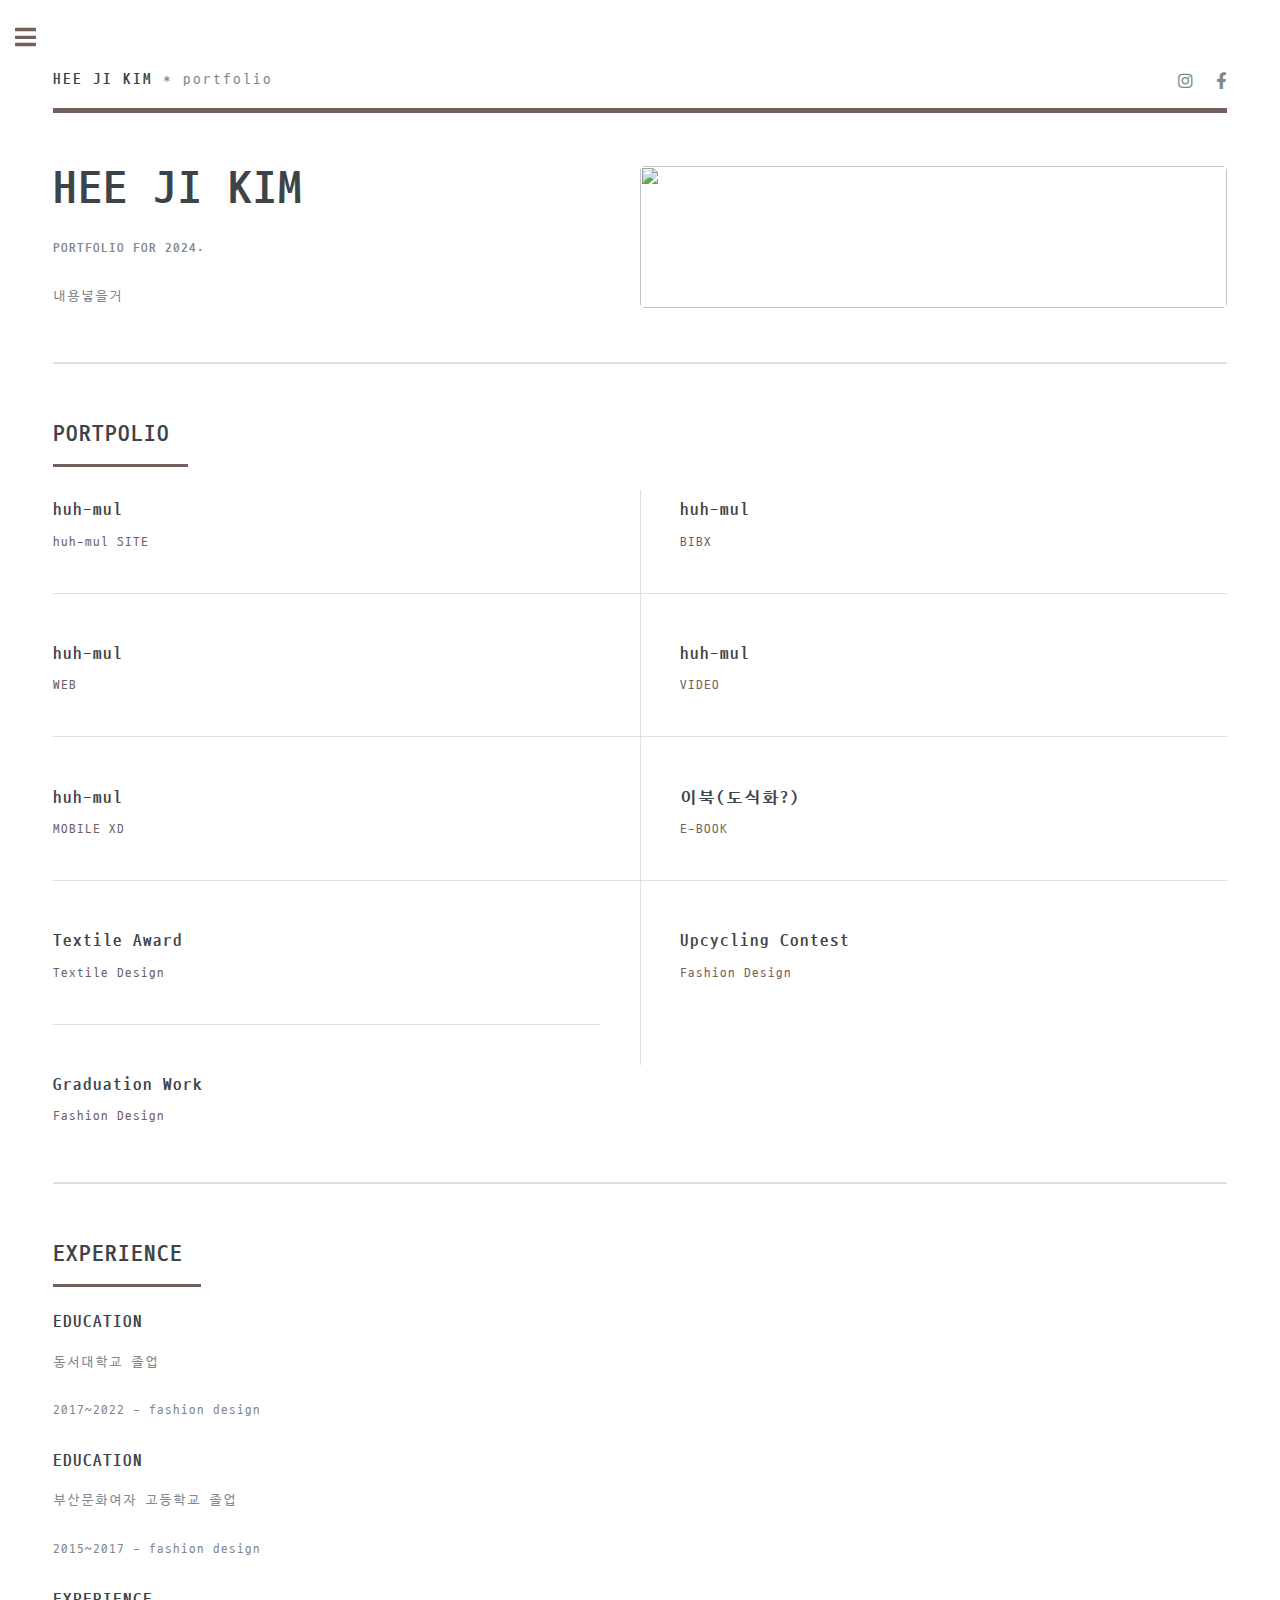
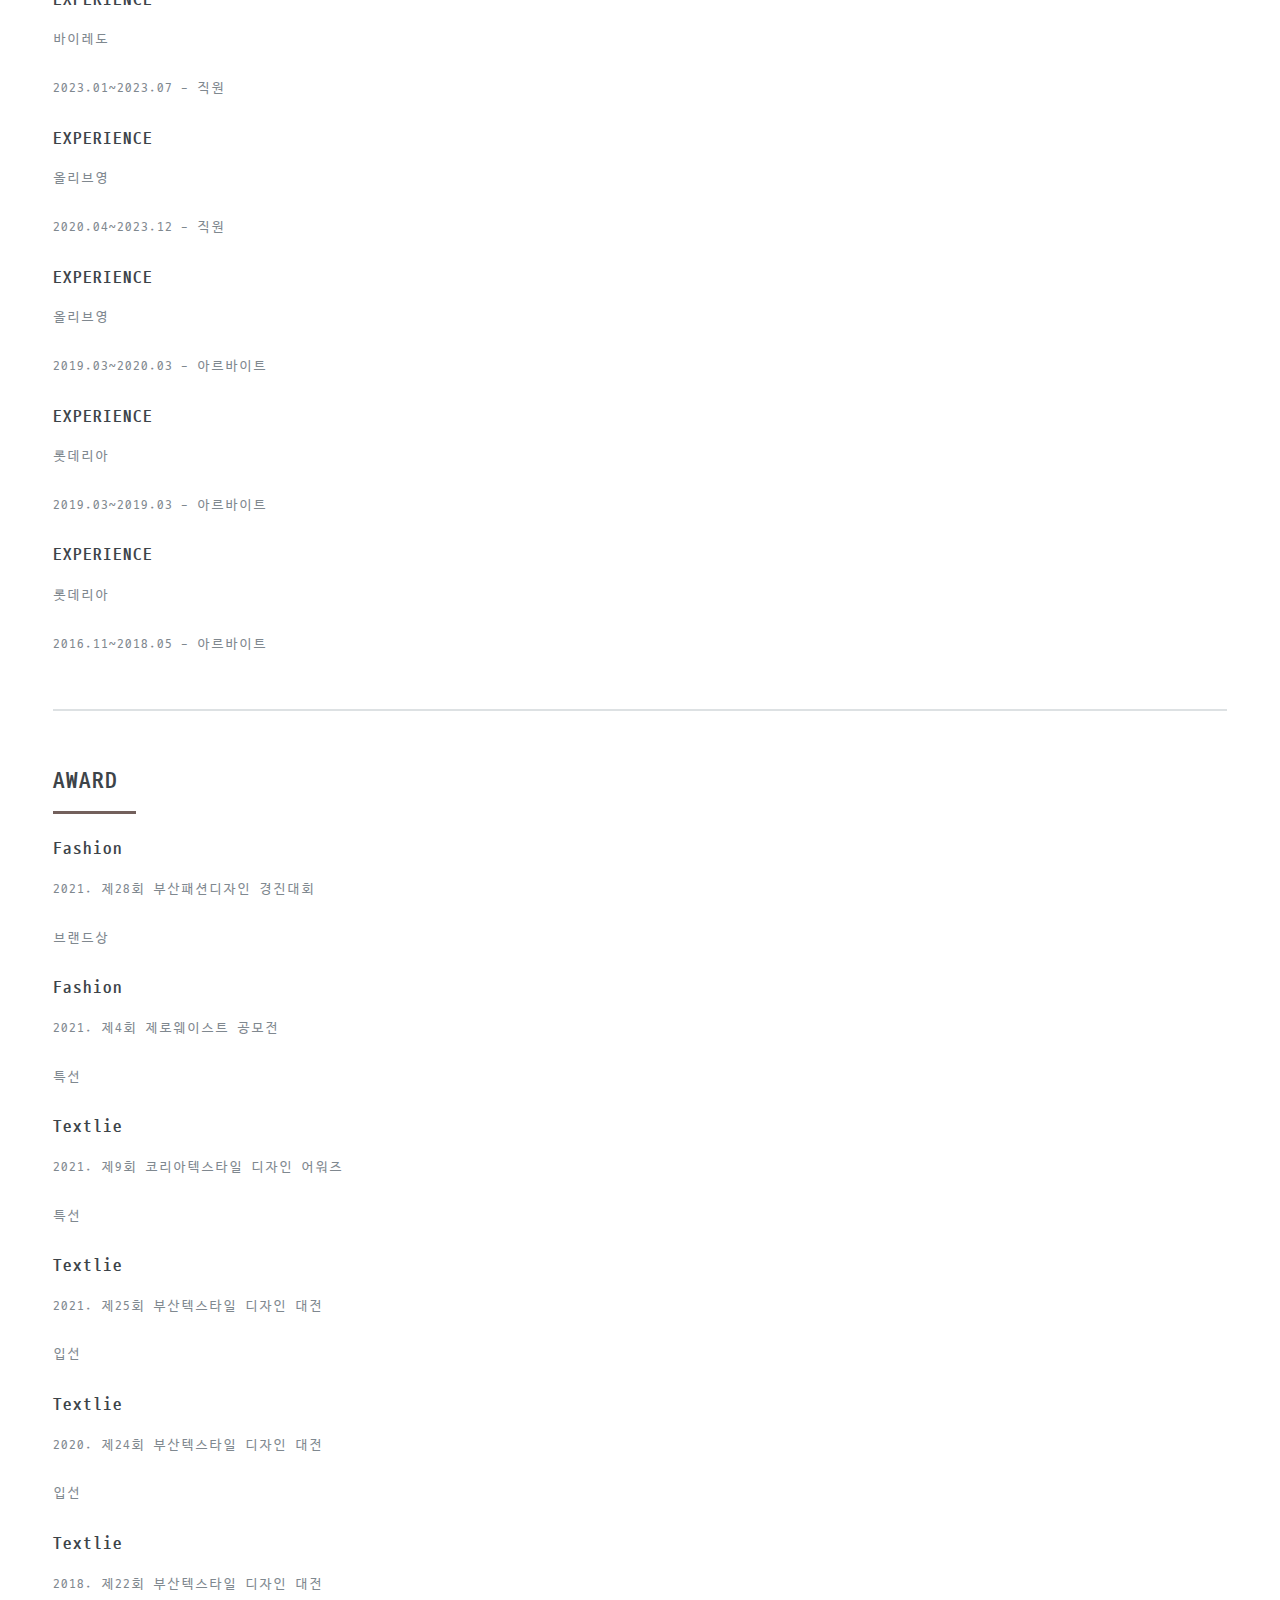
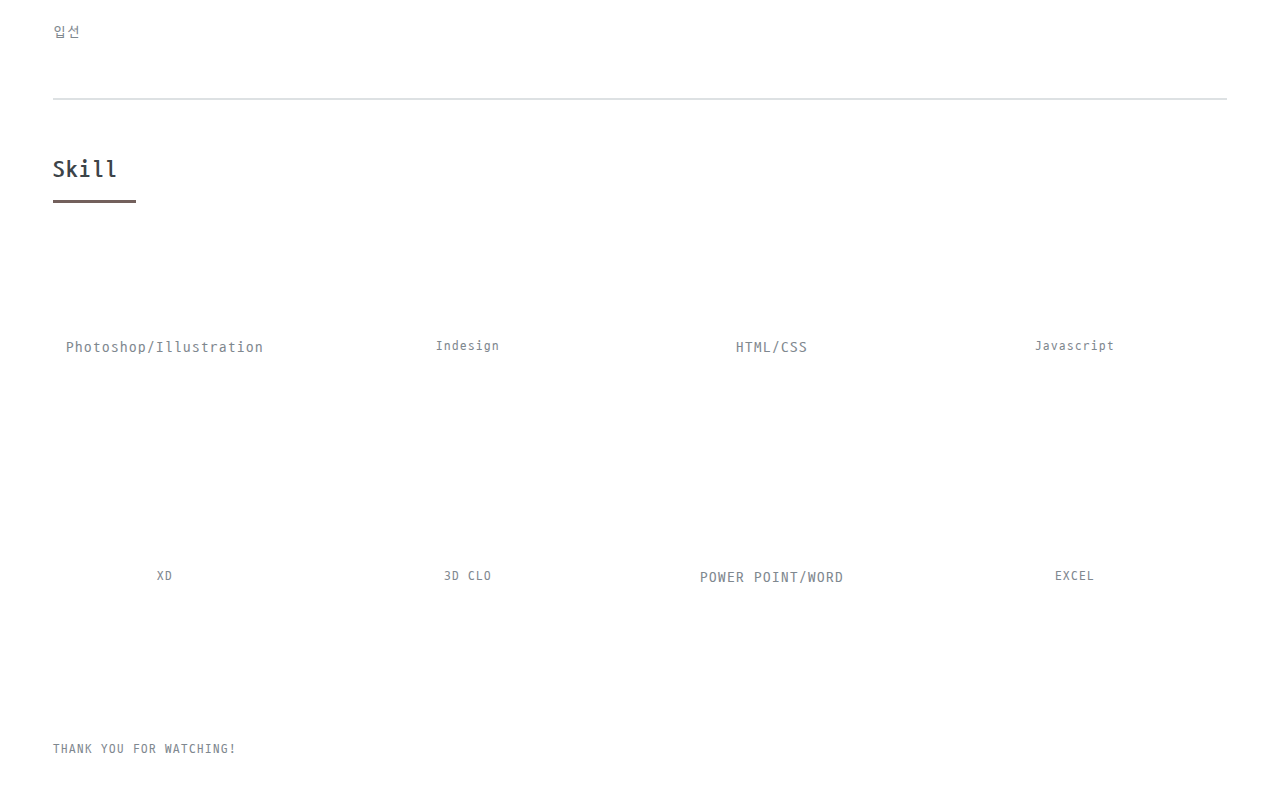
==== index.html @ bc21da33 "Add files via upload" ====
<!DOCTYPE HTML>

<html>

<head>
	<title>HEE JI KIM*portfolio</title>
	<meta charset="utf-8" />
	<meta name="viewport" content="width=device-width, initial-scale=1, user-scalable=no" />
	<!--프리텐다드-->
	<link rel="stylesheet" href="./webfonts/pretendard.css">
	<!--파비콘-->
	<link rel="shortcut icon" href="./images/fort.ico" type="image/x-icon">
	<link rel="stylesheet" href="./font/coding/stylesheet.css">
	<link rel="stylesheet" href="assets/css/main.css" />
	<link rel="stylesheet" href="./assets/css/fontawesome-all.min.css">
</head>

<body class="is-preload">

	<!-- Wrapper -->
	<div id="wrapper">

		<!-- Main -->
		<div id="main">
			<div class="inner">

				<!-- Header -->
				<header id="header">
					<a href="index.html" class="logo"><strong>HEE JI KIM</strong> * portfolio</a>
					<ul class="icons">
						<li><a href="#" class="icon brands fa-instagram"><span class="label">Instagram</span></a></li>
						<li><a href="#" class="icon brands fa-facebook-f"><span class="label">Facebook</span></a></li>
					</ul>
				</header>

				<!-- Banner -->
				<section id="banner">
					<div class="content">
						<header>
							<h1><strong>HEE JI KIM</strong></h1>
							<p>Portfolio For 2024.</p>
						</header>
						<p>내용넣을거</p>
					</div>
					<span class="image object">
						<img src="images/pic10.jpg" alt="" />
					</span>
				</section>
				<!-- Section -->
				<section id="portfolio">
					<header class="major">
						<h2>PORTPOLIO</h2>
					</header>
					<div class="posts">
						<article>
							<a href="https://heeji1206.github.io/huh-mul/" class="image" target="_blank">
								<div class="img_box"><img src="images/pic01.jpg" alt="" /></div>
								<h3>huh-mul</h3>
								<p>huh-mul SITE</p>
							</a>
							<!--<ul class="actions">
								<li><a href="#" class="button" target="_blank">More</a></li>
							</ul>-->
						</article>
						<article>
							<a href="./BI_BX_WEB/huh-mul bibx/huh-mul bibx.html" class="image" target="_blank">
								<div class="img_box"><img src="images/pic02.jpg" alt="" /></div>
								<h3>huh-mul</h3>
								<p>BIBX</p>
							</a>
						</article>
						<article>
							<a href="./BI_BX_WEB/huh-mul web/huh-mul web.html" class="image" target="_blank">
								<div class="img_box"><img src="images/pic03.jpg" alt="" /></div>
								<h3>huh-mul</h3>
								<p>WEB</p>
							</a>
						</article>
						<article>
							<a href="./video/huh-mul_video.html" class="image" target="_blank">
								<div class="img_box"><img src="images/pic04.jpg" alt="" /></div>
								<h3>huh-mul</h3>
								<p>VIDEO</p>
							</a>
						</article>
						<article>
							<a href="#" class="image" target="_blank">
								<div class="img_box"><img src="images/pic05.jpg" alt="" /></div>
								<h3>huh-mul</h3>
								<p>MOBILE XD</p>
							</a>
						</article>
						<article>
							<a href="#" class="image" target="_blank">
								<div class="img_box"><img src="images/pic06.jpg" alt="" /></div>
								<h3>이북(도식화?)</h3>
								<p>E-BOOK</p>
							</a>
						</article>
						<article>
							<a href="#" class="image" target="_blank">
								<div class="img_box"><img src="images/pic06.jpg" alt="" /></div>
								<h3>Textile Award</h3>
								<p>Textile Design</p>
							</a>
						</article>
						<article>
							<a href="#" class="image" target="_blank">
								<div class="img_box"><img src="images/pic06.jpg" alt="" /></div>
								<h3>Upcycling Contest</h3>
								<p>Fashion Design</p>
							</a>
						</article>
						<article>
							<a href="#" class="image" target="_blank">
								<div class="img_box"><img src="images/pic06.jpg" alt="" /></div>
								<h3>Graduation Work</h3>
								<p>Fashion Design</p>
							</a>
						</article>
					</div>
				</section>

				<!-- Section -->
				<section id="experience">
					<header class="major">
						<h2>EXPERIENCE </h2>
					</header>
					<div class="experience">
						<article>
							<h3>EDUCATION</h3>
							<p>동서대학교 졸업</p>
							<p>2017~2022 - fashion design</p>
						</article>

						<article>
							<h3>EDUCATION</h3>
							<p>부산문화여자 고등학교 졸업</p>
							<p> 2015~2017 - fashion design</p>
						</article>

						<article>
							<h3>EXPERIENCE</h3>
							<p>바이레도</p>
							<p>2023.01~2023.07 - 직원</p>
						</article>
						<article>
							<h3>EXPERIENCE</h3>
							<p>올리브영</p>
							<p>2020.04~2023.12 - 직원</p>
						</article>
						<article>
							<h3>EXPERIENCE</h3>
							<p>올리브영</p>
							<p>2019.03~2020.03 - 아르바이트</p>
						</article>
						<article>
							<h3>EXPERIENCE</h3>
							<p>롯데리아</p>
							<p>2019.03~2019.03 - 아르바이트</p>
						</article>
						<article>
							<h3>EXPERIENCE</h3>
							<p>롯데리아</p>
							<p>2016.11~2018.05 - 아르바이트</p>
						</article>
					</div>
				</section>


				<!-- Section -->
				<section id="award">
					<header class="major">
						<h2>AWARD </h2>
					</header>
					<div class="experience">
						<article>
							<h3>Fashion</h3>
							<p>2021. 제28회 부산패션디자인 경진대회</p>
							<p>브랜드상</p>
						</article>

						<article>
							<h3>Fashion</h3>
							<p>2021. 제4회 제로웨이스트 공모전</p>
							<p>특선</p>
						</article>

						<article>
							<h3>Textlie</h3>
							<p>2021. 제9회 코리아텍스타일 디자인 어워즈</p>
							<p>특선</p>
						</article>

						<article>
							<h3>Textlie</h3>
							<p>2021. 제25회 부산텍스타일 디자인 대전</p>
							<p>입선</p>
						</article>

						<article>
							<h3>Textlie</h3>
							<p>2020. 제24회 부산텍스타일 디자인 대전</p>
							<p>입선</p>
						</article>

						<article>
							<h3>Textlie</h3>
							<p>2018. 제22회 부산텍스타일 디자인 대전</p>
							<p>입선</p>
						</article>
					</div>
				</section>



				<!-- Section -->
				<section id="skill">
					<header class="major">
						<h2>Skill </h2>
					</header>
					<div class="features">
						<div class="chart chart3" data-percent="90">
							<span class="title2">Photoshop/Illustration</span>
						</div>
						<div class="chart chart3" data-percent="80">
							<span class="title">Indesign</span>
						</div>
						<div class="chart chart3" data-percent="75">
							<span class="title2">HTML/CSS</span>
						</div>
						<div class="chart chart3" data-percent="65">
							<span class="title">Javascript</span>
						</div>
						<div class="chart chart3" data-percent="75">
							<span class="title">XD</span>
						</div>
						<div class="chart chart3" data-percent="65">
							<span class="title">3D CLO</span>
						</div>
						<div class="chart chart3" data-percent="90">
							<span class="title2">POWER POINT/WORD</span>
						</div>
						<div class="chart chart3" data-percent="65">
							<span class="title">EXCEL </span>
						</div>

					</div>
				</section>
				<!-- Footer -->
				<footer id="footer">
					<p>THANK YOU FOR WATCHING!</p>
				</footer>

			</div>
		</div>















		<!-- Sidebar -->
		<div id="sidebar">
			<div class="inner">


				<!-- Menu -->
				<nav id="menu">
					<header class="major">
						<h2>MENU</h2>
					</header>
					<ul>
						<li><a href="#main">ABOUT</a></li>
						<li><a href="#portfolio">PORTPOLIO</a></li>
						<li><a href="#experience">EXPERIENCE</a></li>
						<li><a href="#award">AWARD</a></li>
						<li><a href="#skill">SKILL</a></li>
					</ul>
				</nav>


				<!-- Section -->
				<section>
					<header class="major">
						<h2>CONTACT</h2>
					</header>
					<ul class="contact">
						<li class="icon solid fa-envelope">kimhg6861@naver.com</li>
						<li class="icon solid fa-phone">010-8747-6861</li>
					</ul>
				</section>



			</div>
		</div>

	</div>

	<!-- Scripts -->
	<script src="assets/js/jquery.min.js"></script>
	<script src="assets/js/browser.min.js"></script>
	<script src="assets/js/breakpoints.min.js"></script>
	<script src="assets/js/jquery.easypiechart.min.js"></script>
	<!--차트 제이쿼리 소스-->
	<script src="assets/js/util.js"></script>
	<script src="assets/js/main.js"></script>

</body>

</html>
---- font/coding/stylesheet.css ----
@font-face {
    font-family: 'D2Coding';
    src: url('D2Coding.woff2') format('woff2'),
        url('D2Coding.woff') format('woff');
    font-weight: normal;
    font-style: normal;
    font-display: swap;
}

@font-face {
    font-family: 'D2Coding';
    src: url('D2CodingBold.woff2') format('woff2'),
        url('D2CodingBold.woff') format('woff');
    font-weight: bold;
    font-style: normal;
    font-display: swap;
}
---- assets/css/main.css ----
@import url(fontawesome-all.min.css);
@import url("https://fonts.googleapis.com/css?family=Open+Sans:400,600,400italic,600italic|Roboto+Slab:400,700");



/*
	Editorial by HTML5 UP
	html5up.net | @ajlkn
	Free for personal and commercial use under the CCA 3.0 license (html5up.net/license)
*/
html,
body,
div,
span,
applet,
object,
iframe,
h1,
h2,
h3,
h4,
h5,
h6,
p,
blockquote,
pre,
a,
abbr,
acronym,
address,
big,
cite,
code,
del,
dfn,
em,
img,
ins,
kbd,
q,
s,
samp,
small,
strike,
strong,
sub,
sup,
tt,
var,
b,
u,
i,
center,
dl,
dt,
dd,
ol,
ul,
li,
fieldset,
form,
label,
legend,
table,
caption,
tbody,
tfoot,
thead,
tr,
th,
td,
article,
aside,
canvas,
details,
embed,
figure,
figcaption,
footer,
header,
hgroup,
menu,
nav,
output,
ruby,
section,
summary,
time,
mark,
audio,
video {
  margin: 0;
  padding: 0;
  border: 0;
  font-size: 100%;
  font: inherit;
  vertical-align: baseline;
}

img {
  vertical-align: middle;
}

article,
aside,
details,
figcaption,
figure,
footer,
header,
hgroup,
menu,
nav,
section {
  display: block;
}

body {
  line-height: 1;
}

ol,
ul {
  list-style: none;
}

blockquote,
q {
  quotes: none;
}

blockquote:before,
blockquote:after,
q:before,
q:after {
  content: '';
  content: none;
}

table {
  border-collapse: collapse;
  border-spacing: 0;
}

body {
  -webkit-text-size-adjust: none;
}

mark {
  background-color: transparent;
  color: inherit;
}

input::-moz-focus-inner {
  border: 0;
  padding: 0;
}

input,
select,
textarea {
  -moz-appearance: none;
  -webkit-appearance: none;
  -ms-appearance: none;
  appearance: none;
}

/* Basic */
@-ms-viewport {
  width: device-width;
}

body {
  -ms-overflow-style: scrollbar;
}

@media screen and (max-width: 480px) {

  html,
  body {
    min-width: 320px;
  }
}

html {
  box-sizing: border-box;
}

*,
*:before,
*:after {
  box-sizing: inherit;
}

body {
  background: #ffffff;
}

body.is-preload *,
body.is-preload *:before,
body.is-preload *:after,
body.is-resizing *,
body.is-resizing *:before,
body.is-resizing *:after {
  -moz-animation: none !important;
  -webkit-animation: none !important;
  -ms-animation: none !important;
  animation: none !important;
  -moz-transition: none !important;
  -webkit-transition: none !important;
  -ms-transition: none !important;
  transition: none !important;
}

/* Type */
body,
input,
select,
textarea {
  color: #7f888f;
  font-family: "D2Coding";
  font-size: 14pt;
  letter-spacing: 1px;
  line-height: 1.65;
}

@media screen and (max-width: 1680px) {

  body,
  input,
  select,
  textarea {
    font-size: 11pt;
  }
}

@media screen and (max-width: 1280px) {

  body,
  input,
  select,
  textarea {
    font-size: 10pt;
  }
}

@media screen and (max-width: 360px) {

  body,
  input,
  select,
  textarea {
    font-size: 9pt;
  }
}

a {
  -moz-transition: color 0.2s ease-in-out, border-bottom-color 0.2s ease-in-out;
  -webkit-transition: color 0.2s ease-in-out, border-bottom-color 0.2s ease-in-out;
  -ms-transition: color 0.2s ease-in-out, border-bottom-color 0.2s ease-in-out;
  transition: color 0.2s ease-in-out, border-bottom-color 0.2s ease-in-out;
  border-bottom: dotted 1px;
  color: #73605C;
  text-decoration: none;
}

a:hover {
  border-bottom-color: #73605C;
  color:#73605C !important;
}

a:hover strong {
  color: inherit;
}

strong,
b {
  color: #3d4449;
  font-weight: 600;
}

em,
i {
  font-style: italic;
}

p {
  margin: 0 0 2em 0;
}

h1,
h2,
h3,
h4,
h5,
h6 {
  color: #3d4449;
  font-family:"D2Coding";
  font-weight: 700;
  line-height: 1.5;
  margin: 0 0 1em 0;
}

h1 a,
h2 a,
h3 a,
h4 a,
h5 a,
h6 a {
  color: inherit;
  text-decoration: none;
  border-bottom: 0;
}

h1 {
  font-size: 4em;
  margin: 0 0 0.5em 0;
  line-height: 1.3;
}

h2 {
  font-size: 1.75em;
}

h3 {
  font-size: 1.25em;
}

h4 {
  font-size: 1.1em;
}

h5 {
  font-size: 0.9em;
}

h6 {
  font-size: 0.7em;
}

@media screen and (max-width: 1680px) {
  h1 {
    font-size: 3.5em;
  }
}

@media screen and (max-width: 980px) {
  h1 {
    font-size: 3.25em;
  }
}

@media screen and (max-width: 736px) {
  h1 {
    font-size: 2em;
    line-height: 1.4;
  }

  h2 {
    font-size: 1.5em;
  }
}

sub {
  font-size: 0.8em;
  position: relative;
  top: 0.5em;
}

sup {
  font-size: 0.8em;
  position: relative;
  top: -0.5em;
}

blockquote {
  border-left: solid 3px rgba(210, 215, 217, 0.75);
  font-style: italic;
  margin: 0 0 2em 0;
  padding: 0.5em 0 0.5em 2em;
}

code {
  background: rgba(230, 235, 237, 0.25);
  border-radius: 0.375em;
  border: solid 1px rgba(210, 215, 217, 0.75);
  font-family: "D2Coding", monospace;
  font-size: 0.9em;
  margin: 0 0.25em;
  padding: 0.25em 0.65em;
}

pre {
  -webkit-overflow-scrolling: touch;
  font-family:"D2Coding", monospace;
  font-size: 0.9em;
  margin: 0 0 2em 0;
}

pre code {
  display: block;
  line-height: 1.75;
  padding: 1em 1.5em;
  overflow-x: auto;
}

hr {
  border: 0;
  border-bottom: solid 1px rgba(210, 215, 217, 0.75);
  margin: 2em 0;
}

hr.major {
  margin: 3em 0;
}

.align-left {
  text-align: left;
}

.align-center {
  text-align: center;
}

.align-right {
  text-align: right;
}

/* Row */
.row {
  display: flex;
  flex-wrap: wrap;
  box-sizing: border-box;
  align-items: stretch;
}

.row>* {
  box-sizing: border-box;
}

.row.gtr-uniform>*> :last-child {
  margin-bottom: 0;
}

.row.aln-left {
  justify-content: flex-start;
}

.row.aln-center {
  justify-content: center;
}

.row.aln-right {
  justify-content: flex-end;
}

.row.aln-top {
  align-items: flex-start;
}

.row.aln-middle {
  align-items: center;
}

.row.aln-bottom {
  align-items: flex-end;
}

.row>.imp {
  order: -1;
}

.row>.col-1 {
  width: 8.33333%;
}

.row>.off-1 {
  margin-left: 8.33333%;
}

.row>.col-2 {
  width: 16.66667%;
}

.row>.off-2 {
  margin-left: 16.66667%;
}

.row>.col-3 {
  width: 25%;
}

.row>.off-3 {
  margin-left: 25%;
}

.row>.col-4 {
  width: 33.33333%;
}

.row>.off-4 {
  margin-left: 33.33333%;
}

.row>.col-5 {
  width: 41.66667%;
}

.row>.off-5 {
  margin-left: 41.66667%;
}

.row>.col-6 {
  width: 50%;
}

.row>.off-6 {
  margin-left: 50%;
}

.row>.col-7 {
  width: 58.33333%;
}

.row>.off-7 {
  margin-left: 58.33333%;
}

.row>.col-8 {
  width: 66.66667%;
}

.row>.off-8 {
  margin-left: 66.66667%;
}

.row>.col-9 {
  width: 75%;
}

.row>.off-9 {
  margin-left: 75%;
}

.row>.col-10 {
  width: 83.33333%;
}

.row>.off-10 {
  margin-left: 83.33333%;
}

.row>.col-11 {
  width: 91.66667%;
}

.row>.off-11 {
  margin-left: 91.66667%;
}

.row>.col-12 {
  width: 100%;
}

.row>.off-12 {
  margin-left: 100%;
}

.row.gtr-0 {
  margin-top: 0;
  margin-left: 0em;
}

.row.gtr-0>* {
  padding: 0 0 0 0em;
}

.row.gtr-0.gtr-uniform {
  margin-top: 0em;
}

.row.gtr-0.gtr-uniform>* {
  padding-top: 0em;
}

.row.gtr-25 {
  margin-top: 0;
  margin-left: -0.375em;
}

.row.gtr-25>* {
  padding: 0 0 0 0.375em;
}

.row.gtr-25.gtr-uniform {
  margin-top: -0.375em;
}

.row.gtr-25.gtr-uniform>* {
  padding-top: 0.375em;
}

.row.gtr-50 {
  margin-top: 0;
  margin-left: -0.75em;
}

.row.gtr-50>* {
  padding: 0 0 0 0.75em;
}

.row.gtr-50.gtr-uniform {
  margin-top: -0.75em;
}

.row.gtr-50.gtr-uniform>* {
  padding-top: 0.75em;
}

.row {
  margin-top: 0;
  margin-left: -1.5em;
}

.row>* {
  padding: 0 0 0 1.5em;
}

.row.gtr-uniform {
  margin-top: -1.5em;
}

.row.gtr-uniform>* {
  padding-top: 1.5em;
}

.row.gtr-150 {
  margin-top: 0;
  margin-left: -2.25em;
}

.row.gtr-150>* {
  padding: 0 0 0 2.25em;
}

.row.gtr-150.gtr-uniform {
  margin-top: -2.25em;
}

.row.gtr-150.gtr-uniform>* {
  padding-top: 2.25em;
}

.row.gtr-200 {
  margin-top: 0;
  margin-left: -3em;
}

.row.gtr-200>* {
  padding: 0 0 0 3em;
}

.row.gtr-200.gtr-uniform {
  margin-top: -3em;
}

.row.gtr-200.gtr-uniform>* {
  padding-top: 3em;
}

@media screen and (max-width: 1680px) {
  .row {
    display: flex;
    flex-wrap: wrap;
    box-sizing: border-box;
    align-items: stretch;
  }

  .row>* {
    box-sizing: border-box;
  }

  .row.gtr-uniform>*> :last-child {
    margin-bottom: 0;
  }

  .row.aln-left {
    justify-content: flex-start;
  }

  .row.aln-center {
    justify-content: center;
  }

  .row.aln-right {
    justify-content: flex-end;
  }

  .row.aln-top {
    align-items: flex-start;
  }

  .row.aln-middle {
    align-items: center;
  }

  .row.aln-bottom {
    align-items: flex-end;
  }

  .row>.imp-xlarge {
    order: -1;
  }

  .row>.col-1-xlarge {
    width: 8.33333%;
  }

  .row>.off-1-xlarge {
    margin-left: 8.33333%;
  }

  .row>.col-2-xlarge {
    width: 16.66667%;
  }

  .row>.off-2-xlarge {
    margin-left: 16.66667%;
  }

  .row>.col-3-xlarge {
    width: 25%;
  }

  .row>.off-3-xlarge {
    margin-left: 25%;
  }

  .row>.col-4-xlarge {
    width: 33.33333%;
  }

  .row>.off-4-xlarge {
    margin-left: 33.33333%;
  }

  .row>.col-5-xlarge {
    width: 41.66667%;
  }

  .row>.off-5-xlarge {
    margin-left: 41.66667%;
  }

  .row>.col-6-xlarge {
    width: 50%;
  }

  .row>.off-6-xlarge {
    margin-left: 50%;
  }

  .row>.col-7-xlarge {
    width: 58.33333%;
  }

  .row>.off-7-xlarge {
    margin-left: 58.33333%;
  }

  .row>.col-8-xlarge {
    width: 66.66667%;
  }

  .row>.off-8-xlarge {
    margin-left: 66.66667%;
  }

  .row>.col-9-xlarge {
    width: 75%;
  }

  .row>.off-9-xlarge {
    margin-left: 75%;
  }

  .row>.col-10-xlarge {
    width: 83.33333%;
  }

  .row>.off-10-xlarge {
    margin-left: 83.33333%;
  }

  .row>.col-11-xlarge {
    width: 91.66667%;
  }

  .row>.off-11-xlarge {
    margin-left: 91.66667%;
  }

  .row>.col-12-xlarge {
    width: 100%;
  }

  .row>.off-12-xlarge {
    margin-left: 100%;
  }

  .row.gtr-0 {
    margin-top: 0;
    margin-left: 0em;
  }

  .row.gtr-0>* {
    padding: 0 0 0 0em;
  }

  .row.gtr-0.gtr-uniform {
    margin-top: 0em;
  }

  .row.gtr-0.gtr-uniform>* {
    padding-top: 0em;
  }

  .row.gtr-25 {
    margin-top: 0;
    margin-left: -0.375em;
  }

  .row.gtr-25>* {
    padding: 0 0 0 0.375em;
  }

  .row.gtr-25.gtr-uniform {
    margin-top: -0.375em;
  }

  .row.gtr-25.gtr-uniform>* {
    padding-top: 0.375em;
  }

  .row.gtr-50 {
    margin-top: 0;
    margin-left: -0.75em;
  }

  .row.gtr-50>* {
    padding: 0 0 0 0.75em;
  }

  .row.gtr-50.gtr-uniform {
    margin-top: -0.75em;
  }

  .row.gtr-50.gtr-uniform>* {
    padding-top: 0.75em;
  }

  .row {
    margin-top: 0;
    margin-left: -1.5em;
  }

  .row>* {
    padding: 0 0 0 1.5em;
  }

  .row.gtr-uniform {
    margin-top: -1.5em;
  }

  .row.gtr-uniform>* {
    padding-top: 1.5em;
  }

  .row.gtr-150 {
    margin-top: 0;
    margin-left: -2.25em;
  }

  .row.gtr-150>* {
    padding: 0 0 0 2.25em;
  }

  .row.gtr-150.gtr-uniform {
    margin-top: -2.25em;
  }

  .row.gtr-150.gtr-uniform>* {
    padding-top: 2.25em;
  }

  .row.gtr-200 {
    margin-top: 0;
    margin-left: -3em;
  }

  .row.gtr-200>* {
    padding: 0 0 0 3em;
  }

  .row.gtr-200.gtr-uniform {
    margin-top: -3em;
  }

  .row.gtr-200.gtr-uniform>* {
    padding-top: 3em;
  }
}

@media screen and (max-width: 1280px) {
  .row {
    display: flex;
    flex-wrap: wrap;
    box-sizing: border-box;
    align-items: stretch;
  }

  .row>* {
    box-sizing: border-box;
  }

  .row.gtr-uniform>*> :last-child {
    margin-bottom: 0;
  }

  .row.aln-left {
    justify-content: flex-start;
  }

  .row.aln-center {
    justify-content: center;
  }

  .row.aln-right {
    justify-content: flex-end;
  }

  .row.aln-top {
    align-items: flex-start;
  }

  .row.aln-middle {
    align-items: center;
  }

  .row.aln-bottom {
    align-items: flex-end;
  }

  .row>.imp-large {
    order: -1;
  }

  .row>.col-1-large {
    width: 8.33333%;
  }

  .row>.off-1-large {
    margin-left: 8.33333%;
  }

  .row>.col-2-large {
    width: 16.66667%;
  }

  .row>.off-2-large {
    margin-left: 16.66667%;
  }

  .row>.col-3-large {
    width: 25%;
  }

  .row>.off-3-large {
    margin-left: 25%;
  }

  .row>.col-4-large {
    width: 33.33333%;
  }

  .row>.off-4-large {
    margin-left: 33.33333%;
  }

  .row>.col-5-large {
    width: 41.66667%;
  }

  .row>.off-5-large {
    margin-left: 41.66667%;
  }

  .row>.col-6-large {
    width: 50%;
  }

  .row>.off-6-large {
    margin-left: 50%;
  }

  .row>.col-7-large {
    width: 58.33333%;
  }

  .row>.off-7-large {
    margin-left: 58.33333%;
  }

  .row>.col-8-large {
    width: 66.66667%;
  }

  .row>.off-8-large {
    margin-left: 66.66667%;
  }

  .row>.col-9-large {
    width: 75%;
  }

  .row>.off-9-large {
    margin-left: 75%;
  }

  .row>.col-10-large {
    width: 83.33333%;
  }

  .row>.off-10-large {
    margin-left: 83.33333%;
  }

  .row>.col-11-large {
    width: 91.66667%;
  }

  .row>.off-11-large {
    margin-left: 91.66667%;
  }

  .row>.col-12-large {
    width: 100%;
  }

  .row>.off-12-large {
    margin-left: 100%;
  }

  .row.gtr-0 {
    margin-top: 0;
    margin-left: 0em;
  }

  .row.gtr-0>* {
    padding: 0 0 0 0em;
  }

  .row.gtr-0.gtr-uniform {
    margin-top: 0em;
  }

  .row.gtr-0.gtr-uniform>* {
    padding-top: 0em;
  }

  .row.gtr-25 {
    margin-top: 0;
    margin-left: -0.375em;
  }

  .row.gtr-25>* {
    padding: 0 0 0 0.375em;
  }

  .row.gtr-25.gtr-uniform {
    margin-top: -0.375em;
  }

  .row.gtr-25.gtr-uniform>* {
    padding-top: 0.375em;
  }

  .row.gtr-50 {
    margin-top: 0;
    margin-left: -0.75em;
  }

  .row.gtr-50>* {
    padding: 0 0 0 0.75em;
  }

  .row.gtr-50.gtr-uniform {
    margin-top: -0.75em;
  }

  .row.gtr-50.gtr-uniform>* {
    padding-top: 0.75em;
  }

  .row {
    margin-top: 0;
    margin-left: -1.5em;
  }

  .row>* {
    padding: 0 0 0 1.5em;
  }

  .row.gtr-uniform {
    margin-top: -1.5em;
  }

  .row.gtr-uniform>* {
    padding-top: 1.5em;
  }

  .row.gtr-150 {
    margin-top: 0;
    margin-left: -2.25em;
  }

  .row.gtr-150>* {
    padding: 0 0 0 2.25em;
  }

  .row.gtr-150.gtr-uniform {
    margin-top: -2.25em;
  }

  .row.gtr-150.gtr-uniform>* {
    padding-top: 2.25em;
  }

  .row.gtr-200 {
    margin-top: 0;
    margin-left: -3em;
  }

  .row.gtr-200>* {
    padding: 0 0 0 3em;
  }

  .row.gtr-200.gtr-uniform {
    margin-top: -3em;
  }

  .row.gtr-200.gtr-uniform>* {
    padding-top: 3em;
  }
}

@media screen and (max-width: 980px) {
  .row {
    display: flex;
    flex-wrap: wrap;
    box-sizing: border-box;
    align-items: stretch;
  }

  .row>* {
    box-sizing: border-box;
  }

  .row.gtr-uniform>*> :last-child {
    margin-bottom: 0;
  }

  .row.aln-left {
    justify-content: flex-start;
  }

  .row.aln-center {
    justify-content: center;
  }

  .row.aln-right {
    justify-content: flex-end;
  }

  .row.aln-top {
    align-items: flex-start;
  }

  .row.aln-middle {
    align-items: center;
  }

  .row.aln-bottom {
    align-items: flex-end;
  }

  .row>.imp-medium {
    order: -1;
  }

  .row>.col-1-medium {
    width: 8.33333%;
  }

  .row>.off-1-medium {
    margin-left: 8.33333%;
  }

  .row>.col-2-medium {
    width: 16.66667%;
  }

  .row>.off-2-medium {
    margin-left: 16.66667%;
  }

  .row>.col-3-medium {
    width: 25%;
  }

  .row>.off-3-medium {
    margin-left: 25%;
  }

  .row>.col-4-medium {
    width: 33.33333%;
  }

  .row>.off-4-medium {
    margin-left: 33.33333%;
  }

  .row>.col-5-medium {
    width: 41.66667%;
  }

  .row>.off-5-medium {
    margin-left: 41.66667%;
  }

  .row>.col-6-medium {
    width: 50%;
  }

  .row>.off-6-medium {
    margin-left: 50%;
  }

  .row>.col-7-medium {
    width: 58.33333%;
  }

  .row>.off-7-medium {
    margin-left: 58.33333%;
  }

  .row>.col-8-medium {
    width: 66.66667%;
  }

  .row>.off-8-medium {
    margin-left: 66.66667%;
  }

  .row>.col-9-medium {
    width: 75%;
  }

  .row>.off-9-medium {
    margin-left: 75%;
  }

  .row>.col-10-medium {
    width: 83.33333%;
  }

  .row>.off-10-medium {
    margin-left: 83.33333%;
  }

  .row>.col-11-medium {
    width: 91.66667%;
  }

  .row>.off-11-medium {
    margin-left: 91.66667%;
  }

  .row>.col-12-medium {
    width: 100%;
  }

  .row>.off-12-medium {
    margin-left: 100%;
  }

  .row.gtr-0 {
    margin-top: 0;
    margin-left: 0em;
  }

  .row.gtr-0>* {
    padding: 0 0 0 0em;
  }

  .row.gtr-0.gtr-uniform {
    margin-top: 0em;
  }

  .row.gtr-0.gtr-uniform>* {
    padding-top: 0em;
  }

  .row.gtr-25 {
    margin-top: 0;
    margin-left: -0.375em;
  }

  .row.gtr-25>* {
    padding: 0 0 0 0.375em;
  }

  .row.gtr-25.gtr-uniform {
    margin-top: -0.375em;
  }

  .row.gtr-25.gtr-uniform>* {
    padding-top: 0.375em;
  }

  .row.gtr-50 {
    margin-top: 0;
    margin-left: -0.75em;
  }

  .row.gtr-50>* {
    padding: 0 0 0 0.75em;
  }

  .row.gtr-50.gtr-uniform {
    margin-top: -0.75em;
  }

  .row.gtr-50.gtr-uniform>* {
    padding-top: 0.75em;
  }

  .row {
    margin-top: 0;
    margin-left: -1.5em;
  }

  .row>* {
    padding: 0 0 0 1.5em;
  }

  .row.gtr-uniform {
    margin-top: -1.5em;
  }

  .row.gtr-uniform>* {
    padding-top: 1.5em;
  }

  .row.gtr-150 {
    margin-top: 0;
    margin-left: -2.25em;
  }

  .row.gtr-150>* {
    padding: 0 0 0 2.25em;
  }

  .row.gtr-150.gtr-uniform {
    margin-top: -2.25em;
  }

  .row.gtr-150.gtr-uniform>* {
    padding-top: 2.25em;
  }

  .row.gtr-200 {
    margin-top: 0;
    margin-left: -3em;
  }

  .row.gtr-200>* {
    padding: 0 0 0 3em;
  }

  .row.gtr-200.gtr-uniform {
    margin-top: -3em;
  }

  .row.gtr-200.gtr-uniform>* {
    padding-top: 3em;
  }
}

@media screen and (max-width: 736px) {
  .row {
    display: flex;
    flex-wrap: wrap;
    box-sizing: border-box;
    align-items: stretch;
  }

  .row>* {
    box-sizing: border-box;
  }

  .row.gtr-uniform>*> :last-child {
    margin-bottom: 0;
  }

  .row.aln-left {
    justify-content: flex-start;
  }

  .row.aln-center {
    justify-content: center;
  }

  .row.aln-right {
    justify-content: flex-end;
  }

  .row.aln-top {
    align-items: flex-start;
  }

  .row.aln-middle {
    align-items: center;
  }

  .row.aln-bottom {
    align-items: flex-end;
  }

  .row>.imp-small {
    order: -1;
  }

  .row>.col-1-small {
    width: 8.33333%;
  }

  .row>.off-1-small {
    margin-left: 8.33333%;
  }

  .row>.col-2-small {
    width: 16.66667%;
  }

  .row>.off-2-small {
    margin-left: 16.66667%;
  }

  .row>.col-3-small {
    width: 25%;
  }

  .row>.off-3-small {
    margin-left: 25%;
  }

  .row>.col-4-small {
    width: 33.33333%;
  }

  .row>.off-4-small {
    margin-left: 33.33333%;
  }

  .row>.col-5-small {
    width: 41.66667%;
  }

  .row>.off-5-small {
    margin-left: 41.66667%;
  }

  .row>.col-6-small {
    width: 50%;
  }

  .row>.off-6-small {
    margin-left: 50%;
  }

  .row>.col-7-small {
    width: 58.33333%;
  }

  .row>.off-7-small {
    margin-left: 58.33333%;
  }

  .row>.col-8-small {
    width: 66.66667%;
  }

  .row>.off-8-small {
    margin-left: 66.66667%;
  }

  .row>.col-9-small {
    width: 75%;
  }

  .row>.off-9-small {
    margin-left: 75%;
  }

  .row>.col-10-small {
    width: 83.33333%;
  }

  .row>.off-10-small {
    margin-left: 83.33333%;
  }

  .row>.col-11-small {
    width: 91.66667%;
  }

  .row>.off-11-small {
    margin-left: 91.66667%;
  }

  .row>.col-12-small {
    width: 100%;
  }

  .row>.off-12-small {
    margin-left: 100%;
  }

  .row.gtr-0 {
    margin-top: 0;
    margin-left: 0em;
  }

  .row.gtr-0>* {
    padding: 0 0 0 0em;
  }

  .row.gtr-0.gtr-uniform {
    margin-top: 0em;
  }

  .row.gtr-0.gtr-uniform>* {
    padding-top: 0em;
  }

  .row.gtr-25 {
    margin-top: 0;
    margin-left: -0.375em;
  }

  .row.gtr-25>* {
    padding: 0 0 0 0.375em;
  }

  .row.gtr-25.gtr-uniform {
    margin-top: -0.375em;
  }

  .row.gtr-25.gtr-uniform>* {
    padding-top: 0.375em;
  }

  .row.gtr-50 {
    margin-top: 0;
    margin-left: -0.75em;
  }

  .row.gtr-50>* {
    padding: 0 0 0 0.75em;
  }

  .row.gtr-50.gtr-uniform {
    margin-top: -0.75em;
  }

  .row.gtr-50.gtr-uniform>* {
    padding-top: 0.75em;
  }

  .row {
    margin-top: 0;
    margin-left: -1.5em;
  }

  .row>* {
    padding: 0 0 0 1.5em;
  }

  .row.gtr-uniform {
    margin-top: -1.5em;
  }

  .row.gtr-uniform>* {
    padding-top: 1.5em;
  }

  .row.gtr-150 {
    margin-top: 0;
    margin-left: -2.25em;
  }

  .row.gtr-150>* {
    padding: 0 0 0 2.25em;
  }

  .row.gtr-150.gtr-uniform {
    margin-top: -2.25em;
  }

  .row.gtr-150.gtr-uniform>* {
    padding-top: 2.25em;
  }

  .row.gtr-200 {
    margin-top: 0;
    margin-left: -3em;
  }

  .row.gtr-200>* {
    padding: 0 0 0 3em;
  }

  .row.gtr-200.gtr-uniform {
    margin-top: -3em;
  }

  .row.gtr-200.gtr-uniform>* {
    padding-top: 3em;
  }
}

@media screen and (max-width: 480px) {
  .row {
    display: flex;
    flex-wrap: wrap;
    box-sizing: border-box;
    align-items: stretch;
  }

  .row>* {
    box-sizing: border-box;
  }

  .row.gtr-uniform>*> :last-child {
    margin-bottom: 0;
  }

  .row.aln-left {
    justify-content: flex-start;
  }

  .row.aln-center {
    justify-content: center;
  }

  .row.aln-right {
    justify-content: flex-end;
  }

  .row.aln-top {
    align-items: flex-start;
  }

  .row.aln-middle {
    align-items: center;
  }

  .row.aln-bottom {
    align-items: flex-end;
  }

  .row>.imp-xsmall {
    order: -1;
  }

  .row>.col-1-xsmall {
    width: 8.33333%;
  }

  .row>.off-1-xsmall {
    margin-left: 8.33333%;
  }

  .row>.col-2-xsmall {
    width: 16.66667%;
  }

  .row>.off-2-xsmall {
    margin-left: 16.66667%;
  }

  .row>.col-3-xsmall {
    width: 25%;
  }

  .row>.off-3-xsmall {
    margin-left: 25%;
  }

  .row>.col-4-xsmall {
    width: 33.33333%;
  }

  .row>.off-4-xsmall {
    margin-left: 33.33333%;
  }

  .row>.col-5-xsmall {
    width: 41.66667%;
  }

  .row>.off-5-xsmall {
    margin-left: 41.66667%;
  }

  .row>.col-6-xsmall {
    width: 50%;
  }

  .row>.off-6-xsmall {
    margin-left: 50%;
  }

  .row>.col-7-xsmall {
    width: 58.33333%;
  }

  .row>.off-7-xsmall {
    margin-left: 58.33333%;
  }

  .row>.col-8-xsmall {
    width: 66.66667%;
  }

  .row>.off-8-xsmall {
    margin-left: 66.66667%;
  }

  .row>.col-9-xsmall {
    width: 75%;
  }

  .row>.off-9-xsmall {
    margin-left: 75%;
  }

  .row>.col-10-xsmall {
    width: 83.33333%;
  }

  .row>.off-10-xsmall {
    margin-left: 83.33333%;
  }

  .row>.col-11-xsmall {
    width: 91.66667%;
  }

  .row>.off-11-xsmall {
    margin-left: 91.66667%;
  }

  .row>.col-12-xsmall {
    width: 100%;
  }

  .row>.off-12-xsmall {
    margin-left: 100%;
  }

  .row.gtr-0 {
    margin-top: 0;
    margin-left: 0em;
  }

  .row.gtr-0>* {
    padding: 0 0 0 0em;
  }

  .row.gtr-0.gtr-uniform {
    margin-top: 0em;
  }

  .row.gtr-0.gtr-uniform>* {
    padding-top: 0em;
  }

  .row.gtr-25 {
    margin-top: 0;
    margin-left: -0.375em;
  }

  .row.gtr-25>* {
    padding: 0 0 0 0.375em;
  }

  .row.gtr-25.gtr-uniform {
    margin-top: -0.375em;
  }

  .row.gtr-25.gtr-uniform>* {
    padding-top: 0.375em;
  }

  .row.gtr-50 {
    margin-top: 0;
    margin-left: -0.75em;
  }

  .row.gtr-50>* {
    padding: 0 0 0 0.75em;
  }

  .row.gtr-50.gtr-uniform {
    margin-top: -0.75em;
  }

  .row.gtr-50.gtr-uniform>* {
    padding-top: 0.75em;
  }

  .row {
    margin-top: 0;
    margin-left: -1.5em;
  }

  .row>* {
    padding: 0 0 0 1.5em;
  }

  .row.gtr-uniform {
    margin-top: -1.5em;
  }

  .row.gtr-uniform>* {
    padding-top: 1.5em;
  }

  .row.gtr-150 {
    margin-top: 0;
    margin-left: -2.25em;
  }

  .row.gtr-150>* {
    padding: 0 0 0 2.25em;
  }

  .row.gtr-150.gtr-uniform {
    margin-top: -2.25em;
  }

  .row.gtr-150.gtr-uniform>* {
    padding-top: 2.25em;
  }

  .row.gtr-200 {
    margin-top: 0;
    margin-left: -3em;
  }

  .row.gtr-200>* {
    padding: 0 0 0 3em;
  }

  .row.gtr-200.gtr-uniform {
    margin-top: -3em;
  }

  .row.gtr-200.gtr-uniform>* {
    padding-top: 3em;
  }
}

/* Section/Article */
section.special,
article.special {
  text-align: center;
}

header p {
  font-family: "D2Coding";
  letter-spacing: 1px;
  font-size: 1em;
  font-weight: bold;
  letter-spacing: 0.075em;
  margin-top: -0.5em;
  text-transform: uppercase;
}

header.major> :last-child {
  border-bottom: solid 3px #73605C;
  display: inline-block;
  margin: 0 0 1em 0;
  padding: 0 0.75em 0.5em 0;
}

header.main> :last-child {
  margin: 0 0 1em 0;
}

/* Form */
form {
  margin: 0 0 2em 0;
}

label {
  color: #3d4449;
  display: block;
  font-size: 0.9em;
  font-weight: 600;
  margin: 0 0 1em 0;
}

input[type="text"],
input[type="password"],
input[type="email"],
input[type="tel"],
input[type="search"],
input[type="url"],
select,
textarea {
  -moz-appearance: none;
  -webkit-appearance: none;
  -ms-appearance: none;
  appearance: none;
  background: #ffffff;
  border-radius: 0.375em;
  border: none;
  border: solid 1px rgba(210, 215, 217, 0.75);
  color: inherit;
  display: block;
  outline: 0;
  padding: 0 1em;
  text-decoration: none;
  width: 100%;
}

input[type="text"]:invalid,
input[type="password"]:invalid,
input[type="email"]:invalid,
input[type="tel"]:invalid,
input[type="search"]:invalid,
input[type="url"]:invalid,
select:invalid,
textarea:invalid {
  box-shadow: none;
}

input[type="text"]:focus,
input[type="password"]:focus,
input[type="email"]:focus,
input[type="tel"]:focus,
input[type="search"]:focus,
input[type="url"]:focus,
select:focus,
textarea:focus {
  border-color: #73605C;
  box-shadow: 0 0 0 1px #73605C;
}

select {
  background-image: url("data:image/svg+xml;charset=utf8,%3Csvg xmlns='http://www.w3.org/2000/svg' width='40' height='40' preserveAspectRatio='none' viewBox='0 0 40 40'%3E%3Cpath d='M9.4,12.3l10.4,10.4l10.4-10.4c0.2-0.2,0.5-0.4,0.9-0.4c0.3,0,0.6,0.1,0.9,0.4l3.3,3.3c0.2,0.2,0.4,0.5,0.4,0.9 c0,0.4-0.1,0.6-0.4,0.9L20.7,31.9c-0.2,0.2-0.5,0.4-0.9,0.4c-0.3,0-0.6-0.1-0.9-0.4L4.3,17.3c-0.2-0.2-0.4-0.5-0.4-0.9 c0-0.4,0.1-0.6,0.4-0.9l3.3-3.3c0.2-0.2,0.5-0.4,0.9-0.4S9.1,12.1,9.4,12.3z' fill='rgba(210, 215, 217, 0.75)' /%3E%3C/svg%3E");
  background-size: 1.25em;
  background-repeat: no-repeat;
  background-position: calc(100% - 1em) center;
  height: 2.75em;
  padding-right: 2.75em;
  text-overflow: ellipsis;
}

select option {
  color: #3d4449;
  background: #ffffff;
}

select:focus::-ms-value {
  background-color: transparent;
}

select::-ms-expand {
  display: none;
}

input[type="text"],
input[type="password"],
input[type="email"],
input[type="tel"],
input[type="search"],
input[type="url"],
select {
  height: 2.75em;
}

textarea {
  padding: 0.75em 1em;
}

input[type="checkbox"],
input[type="radio"] {
  -moz-appearance: none;
  -webkit-appearance: none;
  -ms-appearance: none;
  appearance: none;
  display: block;
  float: left;
  margin-right: -2em;
  opacity: 0;
  width: 1em;
  z-index: -1;
}

input[type="checkbox"]+label,
input[type="radio"]+label {
  text-decoration: none;
  color: #7f888f;
  cursor: pointer;
  display: inline-block;
  font-size: 1em;
  font-weight: 400;
  padding-left: 2.4em;
  padding-right: 0.75em;
  position: relative;
}

input[type="checkbox"]+label:before,
input[type="radio"]+label:before {
  -moz-osx-font-smoothing: grayscale;
  -webkit-font-smoothing: antialiased;
  display: inline-block;
  font-style: normal;
  font-variant: normal;
  text-rendering: auto;
  line-height: 1;
  text-transform: none !important;
  font-family: 'Font Awesome 5 Free';
  font-weight: 900;
}

input[type="checkbox"]+label:before,
input[type="radio"]+label:before {
  background: #ffffff;
  border-radius: 0.375em;
  border: solid 1px rgba(210, 215, 217, 0.75);
  content: '';
  display: inline-block;
  font-size: 0.8em;
  height: 2.0625em;
  left: 0;
  line-height: 2.0625em;
  position: absolute;
  text-align: center;
  top: 0;
  width: 2.0625em;
}

input[type="checkbox"]:checked+label:before,
input[type="radio"]:checked+label:before {
  background: #3d4449;
  border-color: #3d4449;
  color: #ffffff;
  content: '\f00c';
}

input[type="checkbox"]:focus+label:before,
input[type="radio"]:focus+label:before {
  border-color:#73605C;
  box-shadow: 0 0 0 1px #73605C;
}

input[type="checkbox"]+label:before {
  border-radius: 0.375em;
}

input[type="radio"]+label:before {
  border-radius: 100%;
}

::-webkit-input-placeholder {
  color: #9fa3a6 !important;
  opacity: 1.0;
}

:-moz-placeholder {
  color: #9fa3a6 !important;
  opacity: 1.0;
}

::-moz-placeholder {
  color: #9fa3a6 !important;
  opacity: 1.0;
}

:-ms-input-placeholder {
  color: #9fa3a6 !important;
  opacity: 1.0;
}

/* Box */
.box {
  border-radius: 0.375em;
  border: solid 1px rgba(210, 215, 217, 0.75);
  margin-bottom: 2em;
  padding: 1.5em;
}

.box> :last-child,
.box> :last-child> :last-child,
.box> :last-child> :last-child> :last-child {
  margin-bottom: 0;
}

.box.alt {
  border: 0;
  border-radius: 0;
  padding: 0;
}

/* Icon */
.icon {
  text-decoration: none;
  border-bottom: none;
  position: relative;
}

.icon:before {
  -moz-osx-font-smoothing: grayscale;
  -webkit-font-smoothing: antialiased;
  display: inline-block;
  font-style: normal;
  font-variant: normal;
  text-rendering: auto;
  line-height: 1;
  text-transform: none !important;
  font-family: 'Font Awesome 5 Free';
  font-weight: 400;
}

.icon>.label {
  display: none;
}

.icon:before {
  line-height: inherit;
}

.icon.solid:before {
  font-weight: 900;
}

.icon.brands:before {
  font-family: 'Font Awesome 5 Brands';
}

/* Image */
.image {
  border-radius: 0.375em;
  border: 0;
  display: inline-block;
  position: relative;
}

.image img {
  border-radius: 0.375em;
  display: block;
}

.image.left,
.image.right {
  max-width: 40%;
}

.image.left img,
.image.right img {
  width: 100%;
}

.image.left {
  float: left;
  padding: 0 1.5em 1em 0;
  top: 0.25em;
}

.image.right {
  float: right;
  padding: 0 0 1em 1.5em;
  top: 0.25em;
}

.image.fit {
  display: block;
  margin: 0 0 2em 0;
  width: 100%;
}

.image.fit img {
  width: 100%;
}

.image.main {
  display: block;
  margin: 0 0 3em 0;
  width: 100%;
}

.image.main img {
  width: 100%;
}

.img_box {
  overflow: hidden;
  border-radius: 5px;
}

.img_box img {
  -moz-transition: -moz-transform 0.2s ease;
  -webkit-transition: -webkit-transform 0.2s ease;
  -ms-transition: -ms-transform 0.2s ease;
  transition: transform 0.2s ease;
}

.img_box:hover img {
  -moz-transform: scale(1.075);
  -webkit-transform: scale(1.075);
  -ms-transform: scale(1.075);
  transform: scale(1.075);
}

/* List */
ol {
  list-style: decimal;
  margin: 0 0 2em 0;
  padding-left: 1.25em;
}

ol li {
  padding-left: 0.25em;
}

ul {
  list-style: disc;
  margin: 0 0 2em 0;
  padding-left: 1em;
}

ul li {
  padding-left: 0.5em;
}

ul.alt {
  list-style: none;
  padding-left: 0;
}

ul.alt li {
  border-top: solid 1px rgba(210, 215, 217, 0.75);
  padding: 0.5em 0;
}

ul.alt li:first-child {
  border-top: 0;
  padding-top: 0;
}

dl {
  margin: 0 0 2em 0;
}

dl dt {
  display: block;
  font-weight: 600;
  margin: 0 0 1em 0;
}

dl dd {
  margin-left: 2em;
}

/* Actions */
ul.actions {
  display: -moz-flex;
  display: -webkit-flex;
  display: -ms-flex;
  display: flex;
  cursor: default;
  list-style: none;
  margin-left: -1em;
  padding-left: 0;
}

ul.actions li {
  padding: 0 0 0 1em;
  vertical-align: middle;
}

ul.actions.special {
  -moz-justify-content: center;
  -webkit-justify-content: center;
  -ms-justify-content: center;
  justify-content: center;
  width: 100%;
  margin-left: 0;
}

ul.actions.special li:first-child {
  padding-left: 0;
}

ul.actions.stacked {
  -moz-flex-direction: column;
  -webkit-flex-direction: column;
  -ms-flex-direction: column;
  flex-direction: column;
  margin-left: 0;
}

ul.actions.stacked li {
  padding: 1.3em 0 0 0;
}

ul.actions.stacked li:first-child {
  padding-top: 0;
}

ul.actions.fit {
  width: calc(100% + 1em);
}

ul.actions.fit li {
  -moz-flex-grow: 1;
  -webkit-flex-grow: 1;
  -ms-flex-grow: 1;
  flex-grow: 1;
  -moz-flex-shrink: 1;
  -webkit-flex-shrink: 1;
  -ms-flex-shrink: 1;
  flex-shrink: 1;
  width: 100%;
}

ul.actions.fit li>* {
  width: 100%;
}

ul.actions.fit.stacked {
  width: 100%;
}

/* Icons */
ul.icons {
  cursor: default;
  list-style: none;
  padding-left: 0;
}

ul.icons li {
  display: inline-block;
  padding: 0 1em 0 0;
}

ul.icons li:last-child {
  padding-right: 0;
}

ul.icons li .icon {
  color: inherit;
}

ul.icons li .icon:before {
  font-size: 1.25em;
}

/* Contact */
ul.contact {
  list-style: none;
  padding: 0;
}

ul.contact li {
  text-decoration: none;
  margin: 0.5em 0 0.5em 0;
  padding-left: 2.3em;
  position: relative;
}

ul.contact li:before {
  -moz-osx-font-smoothing: grayscale;
  -webkit-font-smoothing: antialiased;
  display: inline-block;
  font-style: normal;
  font-variant: normal;
  text-rendering: auto;
  line-height: 1;
  text-transform: none !important;
  font-family: 'Font Awesome 5 Free';
  font-weight: 400;
}

ul.contact li:before {
  color: #73605C;
  display: inline-block;
  font-size: 1em;
  height: 1.125em;
  left: 0;
  line-height: 1.125em;
  position: absolute;
  text-align: center;
  top: 50%;
  transform: translateY(-50%);
  width: 1.5em;
}

ul.contact li:first-child {
  border-top: 0;
  margin-top: 0;
  padding-top: 0;
}



ul.contact li a {
  color: inherit;
}

/* Pagination */
ul.pagination {
  cursor: default;
  list-style: none;
  padding-left: 0;
}

ul.pagination li {
  display: inline-block;
  padding-left: 0;
  vertical-align: middle;
}

ul.pagination li>.page {
  -moz-transition: background-color 0.2s ease-in-out, color 0.2s ease-in-out;
  -webkit-transition: background-color 0.2s ease-in-out, color 0.2s ease-in-out;
  -ms-transition: background-color 0.2s ease-in-out, color 0.2s ease-in-out;
  transition: background-color 0.2s ease-in-out, color 0.2s ease-in-out;
  border-bottom: 0;
  border-radius: 0.375em;
  display: inline-block;
  font-size: 0.8em;
  font-weight: 600;
  height: 2em;
  line-height: 2em;
  margin: 0 0.125em;
  min-width: 2em;
  padding: 0 0.5em;
  text-align: center;
}

ul.pagination li>.page.active {
  background-color: #73605C;
  color: #ffffff !important;
}

ul.pagination li>.page.active:hover {
  background-color:#73605C;
}

ul.pagination li>.page.active:active {
  background-color:#73605C;
}

ul.pagination li:first-child {
  padding-right: 0.75em;
}

ul.pagination li:last-child {
  padding-left: 0.75em;
}

@media screen and (max-width: 480px) {
  ul.pagination li:nth-child(n+2):nth-last-child(n+2) {
    display: none;
  }

  ul.pagination li:first-child {
    padding-right: 0;
  }
}

/* Table */
.table-wrapper {
  -webkit-overflow-scrolling: touch;
  overflow-x: auto;
}

table {
  margin: 0 0 2em 0;
  width: 100%;
}

table tbody tr {
  border: solid 1px rgba(210, 215, 217, 0.75);
  border-left: 0;
  border-right: 0;
}

table tbody tr:nth-child(2n + 1) {
  background-color: rgba(230, 235, 237, 0.25);
}

table td {
  padding: 0.75em 0.75em;
}

table th {
  color: #3d4449;
  font-size: 0.9em;
  font-weight: 600;
  padding: 0 0.75em 0.75em 0.75em;
  text-align: left;
}

table thead {
  border-bottom: solid 2px rgba(210, 215, 217, 0.75);
}

table tfoot {
  border-top: solid 2px rgba(210, 215, 217, 0.75);
}

table.alt {
  border-collapse: separate;
}

table.alt tbody tr td {
  border: solid 1px rgba(210, 215, 217, 0.75);
  border-left-width: 0;
  border-top-width: 0;
}

table.alt tbody tr td:first-child {
  border-left-width: 1px;
}

table.alt tbody tr:first-child td {
  border-top-width: 1px;
}

table.alt thead {
  border-bottom: 0;
}

table.alt tfoot {
  border-top: 0;
}

/* Button */
input[type="submit"],
input[type="reset"],
input[type="button"],
button,
.button {
  -moz-appearance: none;
  -webkit-appearance: none;
  -ms-appearance: none;
  appearance: none;
  -moz-transition: background-color 0.2s ease-in-out, color 0.2s ease-in-out;
  -webkit-transition: background-color 0.2s ease-in-out, color 0.2s ease-in-out;
  -ms-transition: background-color 0.2s ease-in-out, color 0.2s ease-in-out;
  transition: background-color 0.2s ease-in-out, color 0.2s ease-in-out;
  background-color: transparent;
  border-radius: 0.375em;
  border: 0;
  box-shadow: inset 0 0 0 2px #73605C;
  color:#73605C !important;
  cursor: pointer;
  display: inline-block;
  font-family: "D2Coding";
  font-size: 0.8em;
  height: 3.5em;
  letter-spacing: 0.075em;
  line-height: 3.5em;
  padding: 0 2.25em;
  text-align: center;
  text-decoration: none;
  text-transform: uppercase;
  white-space: nowrap;
}

input[type="submit"]:hover,
input[type="reset"]:hover,
input[type="button"]:hover,
button:hover,
.button:hover {
  background-color: rgba(245, 106, 106, 0.05);
}

input[type="submit"]:active,
input[type="reset"]:active,
input[type="button"]:active,
button:active,
.button:active {
  background-color: rgba(245, 106, 106, 0.15);
}

input[type="submit"].icon:before,
input[type="reset"].icon:before,
input[type="button"].icon:before,
button.icon:before,
.button.icon:before {
  margin-right: 0.5em;
}

input[type="submit"].fit,
input[type="reset"].fit,
input[type="button"].fit,
button.fit,
.button.fit {
  width: 100%;
}

input[type="submit"].small,
input[type="reset"].small,
input[type="button"].small,
button.small,
.button.small {
  font-size: 0.6em;
}

input[type="submit"].large,
input[type="reset"].large,
input[type="button"].large,
button.large,
.button.large {
  font-size: 1em;
  height: 3.65em;
  line-height: 3.65em;
}

input[type="submit"].primary,
input[type="reset"].primary,
input[type="button"].primary,
button.primary,
.button.primary {
  background-color: #73605C;
  box-shadow: none;
  color: #ffffff !important;
}

input[type="submit"].primary:hover,
input[type="reset"].primary:hover,
input[type="button"].primary:hover,
button.primary:hover,
.button.primary:hover {
  background-color:#73605C;
}

input[type="submit"].primary:active,
input[type="reset"].primary:active,
input[type="button"].primary:active,
button.primary:active,
.button.primary:active {
  background-color:#73605C;
}

input[type="submit"].disabled,
input[type="submit"]:disabled,
input[type="reset"].disabled,
input[type="reset"]:disabled,
input[type="button"].disabled,
input[type="button"]:disabled,
button.disabled,
button:disabled,
.button.disabled,
.button:disabled {
  pointer-events: none;
  opacity: 0.25;
}

/* Mini Posts */
.mini-posts article {
  border-top: solid 1px rgba(210, 215, 217, 0.75);
  margin-top: 2em;
  padding-top: 2em;
}



.mini-posts article .image {
  display: block;
  margin: 0 0 1.5em 0;
}

.mini-posts article .image img {
  display: block;
  width: 100%;
}

.mini-posts article:first-child {
  border-top: 0;
  margin-top: 0;
  padding-top: 0;
}

/* Features */
.features {
  display: -moz-flex;
  display: -webkit-flex;
  display: -ms-flex;
  display: flex;
  -moz-flex-wrap: wrap;
  -webkit-flex-wrap: wrap;
  -ms-flex-wrap: wrap;
  flex-wrap: wrap;
  margin: 0 0 2em -3em;
  width: calc(100% + 3em);
}

.features article {
  -moz-align-items: center;
  -webkit-align-items: center;
  -ms-align-items: center;
  align-items: center;
  display: -moz-flex;
  display: -webkit-flex;
  display: -ms-flex;
  display: flex;
  margin: 0 0 3em 3em;
  position: relative;
  width: calc(50% - 3em);
}

.features article:nth-child(2n - 1) {
  margin-right: 1.5em;
}

.features article:nth-child(2n) {
  margin-left: 1.5em;
}

.features article:nth-last-child(1),
.features article:nth-last-child(2) {
  margin-bottom: 0;
}

.features article .icon {
  -moz-flex-grow: 0;
  -webkit-flex-grow: 0;
  -ms-flex-grow: 0;
  flex-grow: 0;
  -moz-flex-shrink: 0;
  -webkit-flex-shrink: 0;
  -ms-flex-shrink: 0;
  flex-shrink: 0;
  display: block;
  height: 10em;
  line-height: 10em;
  margin: 0 2em 0 0;
  text-align: center;
  width: 10em;
}

.features article .icon:before {
  color:#73605c;
  font-size: 2.75rem;
  position: relative;
  top: 0.05em;
}

.features article .icon:after {
  -moz-transform: rotate(45deg);
  -webkit-transform: rotate(45deg);
  -ms-transform: rotate(45deg);
  transform: rotate(45deg);
  border-radius: 0.25rem;
  border: solid 2px rgba(210, 215, 217, 0.75);
  content: '';
  display: block;
  height: 7em;
  left: 50%;
  margin: -3.5em 0 0 -3.5em;
  position: absolute;
  top: 50%;
  width: 7em;
}

.features article .content {
  -moz-flex-grow: 1;
  -webkit-flex-grow: 1;
  -ms-flex-grow: 1;
  flex-grow: 1;
  -moz-flex-shrink: 1;
  -webkit-flex-shrink: 1;
  -ms-flex-shrink: 1;
  flex-shrink: 1;
  width: 100%;
}

.features article .content> :last-child {
  margin-bottom: 0;
}

.chart {
  /*차트 두께 및 색상은 main.js의 가장 밑에서 수정하세요*/
  width: 25%;
  height: 230px;
  text-align: center;
}

.chart span.title {
  position: relative;
  display: block;
  width: 100%;
  text-align: center;
  top: 110px;
}

.chart span.title2 {
  font-size: 11pt;
  position: relative;
  display: block;
  width: 100%;
  text-align: center;
  top: 110px;
}

@media screen and (max-width: 980px) {
  .features {
    margin: 0 0 2em 0;
    width: 100%;
  }

  .features article {
    margin: 0 0 3em 0;
    width: 100%;
  }

  .features article:nth-child(2n - 1) {
    margin-right: 0;
  }

  .features article:nth-child(2n) {
    margin-left: 0;
  }

  .features article:nth-last-child(1),
  .features article:nth-last-child(2) {
    margin-bottom: 3em;
  }

  .features article:last-child {
    margin-bottom: 0;
  }

  .features article .icon {
    height: 8em;
    line-height: 8em;
    width: 8em;
  }

  .features article .icon:before {
    font-size: 2.25rem;
  }

  .features article .icon:after {
    height: 6em;
    margin: -3em 0 0 -3em;
    width: 6em;
  }

  .chart {
    width: 50%;
  }
}

@media screen and (max-width: 480px) {
  .chart {
    width: 100%;
  }

  .features article {
    -moz-flex-direction: column;
    -webkit-flex-direction: column;
    -ms-flex-direction: column;
    flex-direction: column;
    -moz-align-items: -moz-flex-start;
    -webkit-align-items: -webkit-flex-start;
    -ms-align-items: -ms-flex-start;
    align-items: flex-start;
  }

  .features article .icon {
    height: 6em;
    line-height: 6em;
    margin: 0 0 1.5em 0;
    width: 6em;
  }

  .features article .icon:before {
    font-size: 1.5rem;
  }

  .features article .icon:after {
    height: 4em;
    margin: -2em 0 0 -2em;
    width: 4em;
  }
}

@media screen and (max-width: 480px) {
  .features article .icon:before {
    font-size: 1.25rem;
  }
}

/* Posts */
.posts {
  display: -moz-flex;
  display: -webkit-flex;
  display: -ms-flex;
  display: flex;
  -moz-flex-wrap: wrap;
  -webkit-flex-wrap: wrap;
  -ms-flex-wrap: wrap;
  flex-wrap: wrap;
  margin: 0 0 2em -6em;
  width: calc(100% + 6em);
}

.posts article {
  -moz-flex-grow: 0;
  -webkit-flex-grow: 0;
  -ms-flex-grow: 0;
  flex-grow: 0;
  -moz-flex-shrink: 1;
  -webkit-flex-shrink: 1;
  -ms-flex-shrink: 1;
  flex-shrink: 1;
  margin: 0 0 6em 6em;
  position: relative;
  width: calc(33.33333% - 6em);
}

.posts h3 {
  margin: 0.5em 0;
}

.posts p {
  margin: 0;
}

.posts article:before {
  background: rgba(210, 215, 217, 0.75);
  content: '';
  display: block;
  height: calc(100% + 6em);
  left: -3em;
  position: absolute;
  top: 0;
  width: 1px;
}

.posts article:after {
  background: rgba(210, 215, 217, 0.75);
  bottom: -3em;
  content: '';
  display: block;
  height: 1px;
  position: absolute;
  right: 0;
  width: calc(100% + 6em);
}

.posts article> :last-child {
  margin-bottom: 0;
}

.posts article .image {
  display: block;
}

.posts article .image img {
  display: block;
  width: 100%;
}

@media screen and (min-width: 1681px) {
  .posts article:nth-child(3n + 1):before {
    display: none;
  }

  .posts article:nth-child(3n + 1):after {
    width: 100%;
  }

  .posts article:nth-last-child(1),
  .posts article:nth-last-child(2),
  .posts article:nth-last-child(3) {
    margin-bottom: 0;
  }

  .posts article:nth-last-child(1):before,
  .posts article:nth-last-child(2):before,
  .posts article:nth-last-child(3):before {
    height: 100%;
  }

  .posts article:nth-last-child(1):after,
  .posts article:nth-last-child(2):after,
  .posts article:nth-last-child(3):after {
    display: none;
  }
}

@media screen and (max-width: 1680px) {
  .posts article {
    width: calc(50% - 6em);
  }

  .posts article:nth-last-child(3) {
    margin-bottom: 6em;
  }
}

@media screen and (min-width: 481px) and (max-width: 1680px) {
  .posts article:nth-child(2n + 1):before {
    display: none;
  }

  .posts article:nth-child(2n + 1):after {
    width: 100%;
  }

  .posts article:nth-last-child(1),
  .posts article:nth-last-child(2) {
    margin-bottom: 0;
  }

  .posts article:nth-last-child(1):before,
  .posts article:nth-last-child(2):before {
    height: 100%;
  }

  .posts article:nth-last-child(1):after,
  .posts article:nth-last-child(2):after {
    display: none;
  }
}

@media screen and (max-width: 736px) {
  .posts {
    margin: 0 0 2em -4.5em;
    width: calc(100% + 4.5em);
  }

  .posts article {
    margin: 0 0 4.5em 4.5em;
    width: calc(50% - 4.5em);
  }

  .posts article:before {
    height: calc(100% + 4.5em);
    left: -2.25em;
  }

  .posts article:after {
    bottom: -2.25em;
    width: calc(100% + 4.5em);
  }

  .posts article:nth-last-child(3) {
    margin-bottom: 4.5em;
  }
}

@media screen and (max-width: 480px) {
  .posts {
    margin: 0 0 2em 0;
    width: 100%;
  }

  .posts article {
    margin: 0 0 4.5em 0;
    width: 100%;
  }

  .posts article:before {
    display: none;
  }

  .posts article:after {
    width: 100%;
  }

  .posts article:last-child {
    margin-bottom: 0;
  }

  .posts article:last-child:after {
    display: none;
  }
}

/* Wrapper */
#wrapper {
  display: -moz-flex;
  display: -webkit-flex;
  display: -ms-flex;
  display: flex;
  -moz-flex-direction: row-reverse;
  -webkit-flex-direction: row-reverse;
  -ms-flex-direction: row-reverse;
  flex-direction: row-reverse;
  min-height: 100vh;
}

/* Main */
#main {
  -moz-flex-grow: 1;
  -webkit-flex-grow: 1;
  -ms-flex-grow: 1;
  flex-grow: 1;
  -moz-flex-shrink: 1;
  -webkit-flex-shrink: 1;
  -ms-flex-shrink: 1;
  flex-shrink: 1;
  width: 100%;
}

#main>.inner {
  padding: 0 6em 0.1em 6em;
  margin: 0 auto;
  max-width: 110em;
}

#main>.inner>section {
  padding: 6em 0 4em 0;
  border-top: solid 2px rgba(210, 215, 217, 0.75);
}

#main>.inner>section:first-of-type {
  border-top: 0 !important;
}

@media screen and (max-width: 1680px) {
  #main>.inner {
    padding: 0 5em 0.1em 5em;
  }

  #main>.inner>section {
    padding: 5em 0 3em 0;
  }
}

@media screen and (max-width: 1280px) {
  #main>.inner {
    padding: 0 4em 0.1em 4em;
  }

  #main>.inner>section {
    padding: 4em 0 2em 0;
  }
}

@media screen and (max-width: 736px) {
  #main>.inner {
    padding: 0 2em 0.1em 2em;
  }

  #main>.inner>section {
    padding: 3em 0 1em 0;
  }
}

/* Sidebar */
#search form {
  text-decoration: none;
  position: relative;
}

#search form:before {
  -moz-osx-font-smoothing: grayscale;
  -webkit-font-smoothing: antialiased;
  display: inline-block;
  font-style: normal;
  font-variant: normal;
  text-rendering: auto;
  line-height: 1;
  text-transform: none !important;
  font-family: 'Font Awesome 5 Free';
  font-weight: 900;
}

#search form:before {
  -moz-transform: scaleX(-1);
  -webkit-transform: scaleX(-1);
  -ms-transform: scaleX(-1);
  transform: scaleX(-1);
  color: #7f888f;
  content: '\f002';
  cursor: default;
  display: block;
  font-size: 1.5em;
  height: 2em;
  line-height: 2em;
  opacity: 0.325;
  position: absolute;
  right: 0;
  text-align: center;
  top: 0;
  width: 2em;
}

#search form input[type="text"] {
  padding-right: 2.75em;
}

#sidebar {
  -moz-flex-grow: 0;
  -webkit-flex-grow: 0;
  -ms-flex-grow: 0;
  flex-grow: 0;
  -moz-flex-shrink: 0;
  -webkit-flex-shrink: 0;
  -ms-flex-shrink: 0;
  flex-shrink: 0;
  -moz-transition: margin-left 0.5s ease, box-shadow 0.5s ease;
  -webkit-transition: margin-left 0.5s ease, box-shadow 0.5s ease;
  -ms-transition: margin-left 0.5s ease, box-shadow 0.5s ease;
  transition: margin-left 0.5s ease, box-shadow 0.5s ease;
  background-color: #f5f6f7;
  font-size: 0.9em;
  position: relative;
  width: 26em;
}

#sidebar h2 {
  font-size: 1.38889em;
}

#sidebar>.inner {
  padding: 2.22222em 2.22222em 2.44444em 2.22222em;
  position: relative;
  width: 26em;
}

#sidebar>.inner>* {
  border-bottom: solid 2px rgba(210, 215, 217, 0.75);
  margin: 0 0 2em 0;
}

#sidebar>.inner>*> :last-child {
  margin-bottom: 0;
}

#sidebar>.inner>*:last-child {
  border-bottom: 0;
  margin-bottom: 0;
  padding-bottom: 0;
}

#sidebar>.inner>.alt {
  background-color: #eff1f2;
  border-bottom: 0;
  margin: -2.22222em 0 4.44444em -2.22222em;
  padding: 2.22222em;
  width: calc(100% + 4.44444em);
}

#sidebar .toggle {
  text-decoration: none;
  -moz-transition: left 0.5s ease;
  -webkit-transition: left 0.5s ease;
  -ms-transition: left 0.5s ease;
  transition: left 0.5s ease;
  -webkit-tap-highlight-color: rgba(255, 255, 255, 0);
  border: 0;
  display: block;
  height: 7.5em;
  left: 26em;
  line-height: 7.5em;
  outline: 0;
  overflow: hidden;
  position: absolute;
  text-align: center;
  text-indent: -15em;
  white-space: nowrap;
  top: 0;
  width: 6em;
  z-index: 10000;
}

#sidebar .toggle:before {
  -moz-osx-font-smoothing: grayscale;
  -webkit-font-smoothing: antialiased;
  display: inline-block;
  font-style: normal;
  font-variant: normal;
  text-rendering: auto;
  line-height: 1;
  text-transform: none !important;
  font-family: 'Font Awesome 5 Free';
  font-weight: 900;
}

#sidebar .toggle:before {
  content: '\f0c9';
  font-size: 2rem;
  height: inherit;
  left: 0;
  line-height: inherit;
  position: absolute;
  text-indent: 0;
  top: 0;
  width: inherit;
}

#sidebar.inactive {
  margin-left: -26em;
}

@media screen and (max-width: 1680px) {
  #sidebar {
    width: 24em;
  }

  #sidebar>.inner {
    padding: 1.66667em 1.66667em 1.33333em 1.66667em;
    width: 24em;
  }

  #sidebar>.inner>.alt {
    margin: -1.66667em 0 3.33333em -1.66667em;
    padding: 1.66667em;
    width: calc(100% + 3.33333em);
  }

  #sidebar .toggle {
    height: 6.25em;
    left: 24em;
    line-height: 6.25em;
    text-indent: 5em;
    width: 5em;
  }

  #sidebar .toggle:before {
    font-size: 1.5rem;
  }

  #sidebar.inactive {
    margin-left: -24em;
  }
}

@media screen and (max-width: 1280px) {
  #sidebar {
    box-shadow: 0 0 5em 0 rgba(0, 0, 0, 0.175);
    height: 100%;
    left: 0;
    position: fixed;
    top: 0;
    z-index: 10000;
  }

  #sidebar.inactive {
    box-shadow: none;
  }

  #sidebar>.inner {
    -webkit-overflow-scrolling: touch;
    height: 100%;
    left: 0;
    overflow-x: hidden;
    overflow-y: auto;
    position: absolute;
    top: 0;
  }

  #sidebar>.inner:after {
    content: '';
    display: block;
    height: 4em;
    width: 100%;
  }

  #sidebar .toggle {
    text-indent: 6em;
    width: 6em;
  }

  #sidebar .toggle:before {
    font-size: 1.5rem;
    margin-left: -0.4375em;
  }

  body.is-preload #sidebar {
    display: none;
  }
}

@media screen and (max-width: 736px) {
  #sidebar .toggle {
    text-indent: 7.25em;
    width: 7.25em;
  }

  #sidebar .toggle:before {
    color: #7f888f;
    margin-left: -0.0625em;
    margin-top: -0.25em;
    font-size: 1.1rem;
    z-index: 1;
  }

  #sidebar .toggle:after {
    background: rgba(222, 225, 226, 0.75);
    border-radius: 0.375em;
    content: '';
    height: 3.5em;
    left: 1em;
    position: absolute;
    top: 1em;
    width: 5em;
  }
}

/* Header */
#header {
  display: -moz-flex;
  display: -webkit-flex;
  display: -ms-flex;
  display: flex;
  border-bottom: solid 5px #73605C;
  padding: 6em 0 1em 0;
  position: relative;
}

#header>* {
  -moz-flex: 1;
  -webkit-flex: 1;
  -ms-flex: 1;
  flex: 1;
  margin-bottom: 0;
}

#header .logo {
  border-bottom: 0;
  color: inherit;
  font-family: "D2Coding";
  letter-spacing: 2px;
  font-size: 1.125em;
}

#header .icons {
  text-align: right;
}

@media screen and (max-width: 1680px) {
  #header {
    padding-top: 5em;
  }
}

@media screen and (max-width: 736px) {
  #header {
    padding-top: 6.5em;
  }

  #header .logo {
    font-size: 1.25em;
    margin: 0;
  }

  #header .icons {
    height: 5em;
    line-height: 5em;
    position: absolute;
    right: -0.5em;
    top: 0;
  }
}

/* Banner */
#banner {
  padding: 6em 0 4em 0;
  display: -moz-flex;
  display: -webkit-flex;
  display: -ms-flex;
  display: flex;
}

#banner h1 {
  margin-top: -0.125em;
}

#banner .content {
  -moz-flex-grow: 1;
  -webkit-flex-grow: 1;
  -ms-flex-grow: 1;
  flex-grow: 1;
  -moz-flex-shrink: 1;
  -webkit-flex-shrink: 1;
  -ms-flex-shrink: 1;
  flex-shrink: 1;
  width: 50%;
}

#banner .image {
  -moz-flex-grow: 0;
  -webkit-flex-grow: 0;
  -ms-flex-grow: 0;
  flex-grow: 0;
  -moz-flex-shrink: 0;
  -webkit-flex-shrink: 0;
  -ms-flex-shrink: 0;
  flex-shrink: 0;
  display: block;
  margin: 0 0 2em 4em;
  width: 50%;
}

#banner .image img {
  height: 100%;
  -moz-object-fit: cover;
  -webkit-object-fit: cover;
  -ms-object-fit: cover;
  object-fit: cover;
  -moz-object-position: center;
  -webkit-object-position: center;
  -ms-object-position: center;
  object-position: center;
  width: 100%;
}

@media screen and (orientation: portrait) {
  #banner {
    -moz-flex-direction: column-reverse;
    -webkit-flex-direction: column-reverse;
    -ms-flex-direction: column-reverse;
    flex-direction: column-reverse;
  }

  #banner h1 br {
    display: none;
  }

  #banner .content {
    -moz-flex-grow: 0;
    -webkit-flex-grow: 0;
    -ms-flex-grow: 0;
    flex-grow: 0;
    -moz-flex-shrink: 0;
    -webkit-flex-shrink: 0;
    -ms-flex-shrink: 0;
    flex-shrink: 0;
    width: 100%;
  }

  #banner .image {
    -moz-flex-grow: 0;
    -webkit-flex-grow: 0;
    -ms-flex-grow: 0;
    flex-grow: 0;
    -moz-flex-shrink: 0;
    -webkit-flex-shrink: 0;
    -ms-flex-shrink: 0;
    flex-shrink: 0;
    margin: 0 0 4em 0;
    height: 25em;
    max-height: 50vh;
    min-height: 18em;
    width: 100%;
  }
}

@media screen and (orientation: portrait) and (max-width: 480px) {
  #banner .image {
    max-height: 35vh;
  }
}

/* Footer */
#footer .copyright {
  color: #9fa3a6;
  font-size: 0.9em;
}

#footer .copyright a {
  color: inherit;
}

/* Menu */
#menu ul {
  -moz-user-select: none;
  -webkit-user-select: none;
  -ms-user-select: none;
  user-select: none;
  color: #3d4449;
  font-family: "D2Coding" ; 
  font-weight: bold;
  letter-spacing: 3px;
  list-style: none;
  margin-bottom: 0;
  padding: 0;
  text-transform: uppercase;
}

#menu ul a,
#menu ul span {
  border-bottom: 0;
  color: inherit;
  cursor: pointer;
  display: block;
  font-size: 0.9em;
  padding: 0.625em 0;
}

#menu ul a:hover,
#menu ul span:hover {
  color: #73605C;
}

#menu ul a.opener,
#menu ul span.opener {
  -moz-transition: color 0.2s ease-in-out;
  -webkit-transition: color 0.2s ease-in-out;
  -ms-transition: color 0.2s ease-in-out;
  transition: color 0.2s ease-in-out;
  text-decoration: none;
  -webkit-tap-highlight-color: rgba(255, 255, 255, 0);
  position: relative;
}

#menu ul a.opener:before,
#menu ul span.opener:before {
  -moz-osx-font-smoothing: grayscale;
  -webkit-font-smoothing: antialiased;
  display: inline-block;
  font-style: normal;
  font-variant: normal;
  text-rendering: auto;
  line-height: 1;
  text-transform: none !important;
  font-family: 'Font Awesome 5 Free';
  font-weight: 900;
}

#menu ul a.opener:before,
#menu ul span.opener:before {
  -moz-transition: color 0.2s ease-in-out, -moz-transform 0.2s ease-in-out;
  -webkit-transition: color 0.2s ease-in-out, -webkit-transform 0.2s ease-in-out;
  -ms-transition: color 0.2s ease-in-out, -ms-transform 0.2s ease-in-out;
  transition: color 0.2s ease-in-out, transform 0.2s ease-in-out;
  color: #9fa3a6;
  content: '\f078';
  position: absolute;
  right: 0;
}

#menu ul a.opener:hover:before,
#menu ul span.opener:hover:before {
  color:#73605C;
}

#menu ul a.opener.active+ul,
#menu ul span.opener.active+ul {
  display: block;
}

#menu ul a.opener.active:before,
#menu ul span.opener.active:before {
  -moz-transform: rotate(-180deg);
  -webkit-transform: rotate(-180deg);
  -ms-transform: rotate(-180deg);
  transform: rotate(-180deg);
}

#menu>ul>li {
  border-top: solid 1px rgba(210, 215, 217, 0.75);

}

#menu>ul>li>ul {
  color: #9fa3a6;
  display: none;
  margin: 0.5em 0 1.5em 0;
  padding-left: 1em;
}

#menu>ul>li>ul a,
#menu>ul>li>ul span {
  font-size: 0.8em;
}

#menu>ul>li>ul>li {
  margin: 0.125em 0 0 0;
  padding: 0.125em 0 0 0;
}

#menu>ul>li:first-child {
  border-top: 0;
  margin-top: 0;
  padding-top: 0;
}
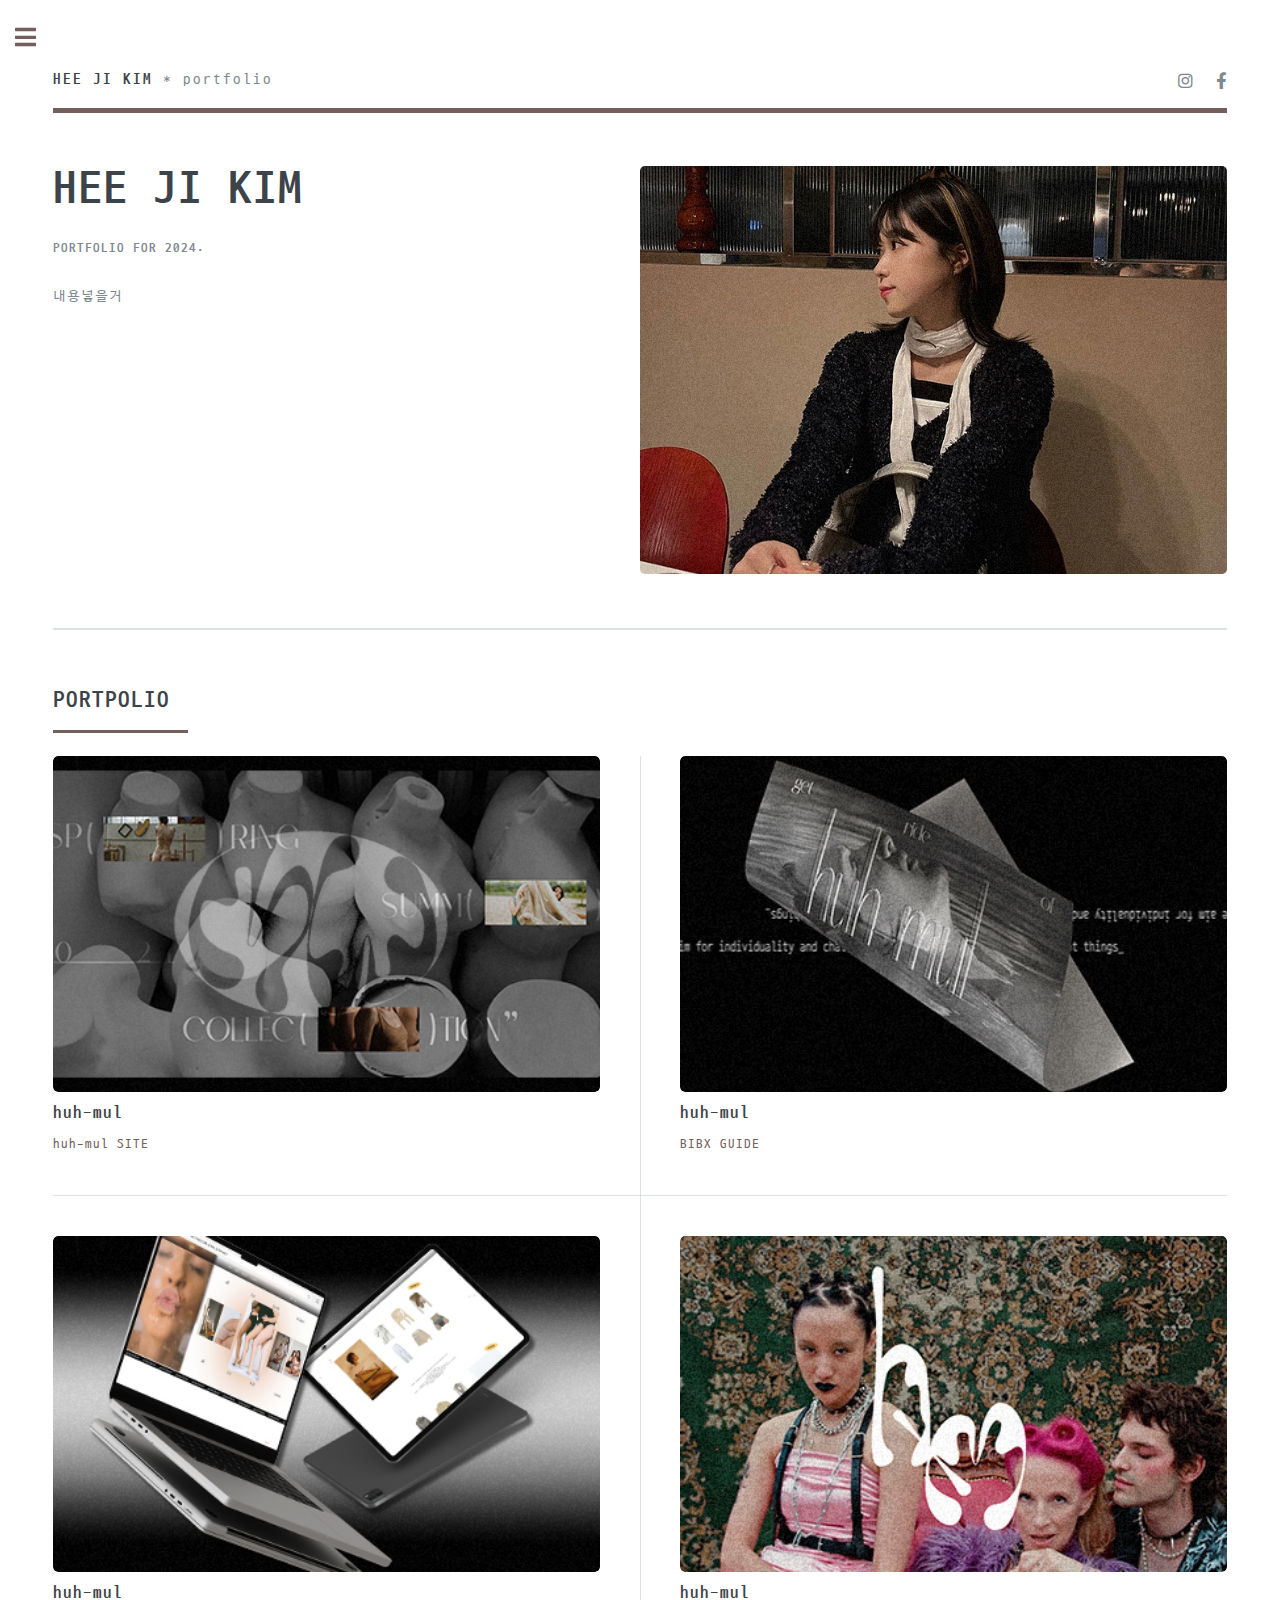
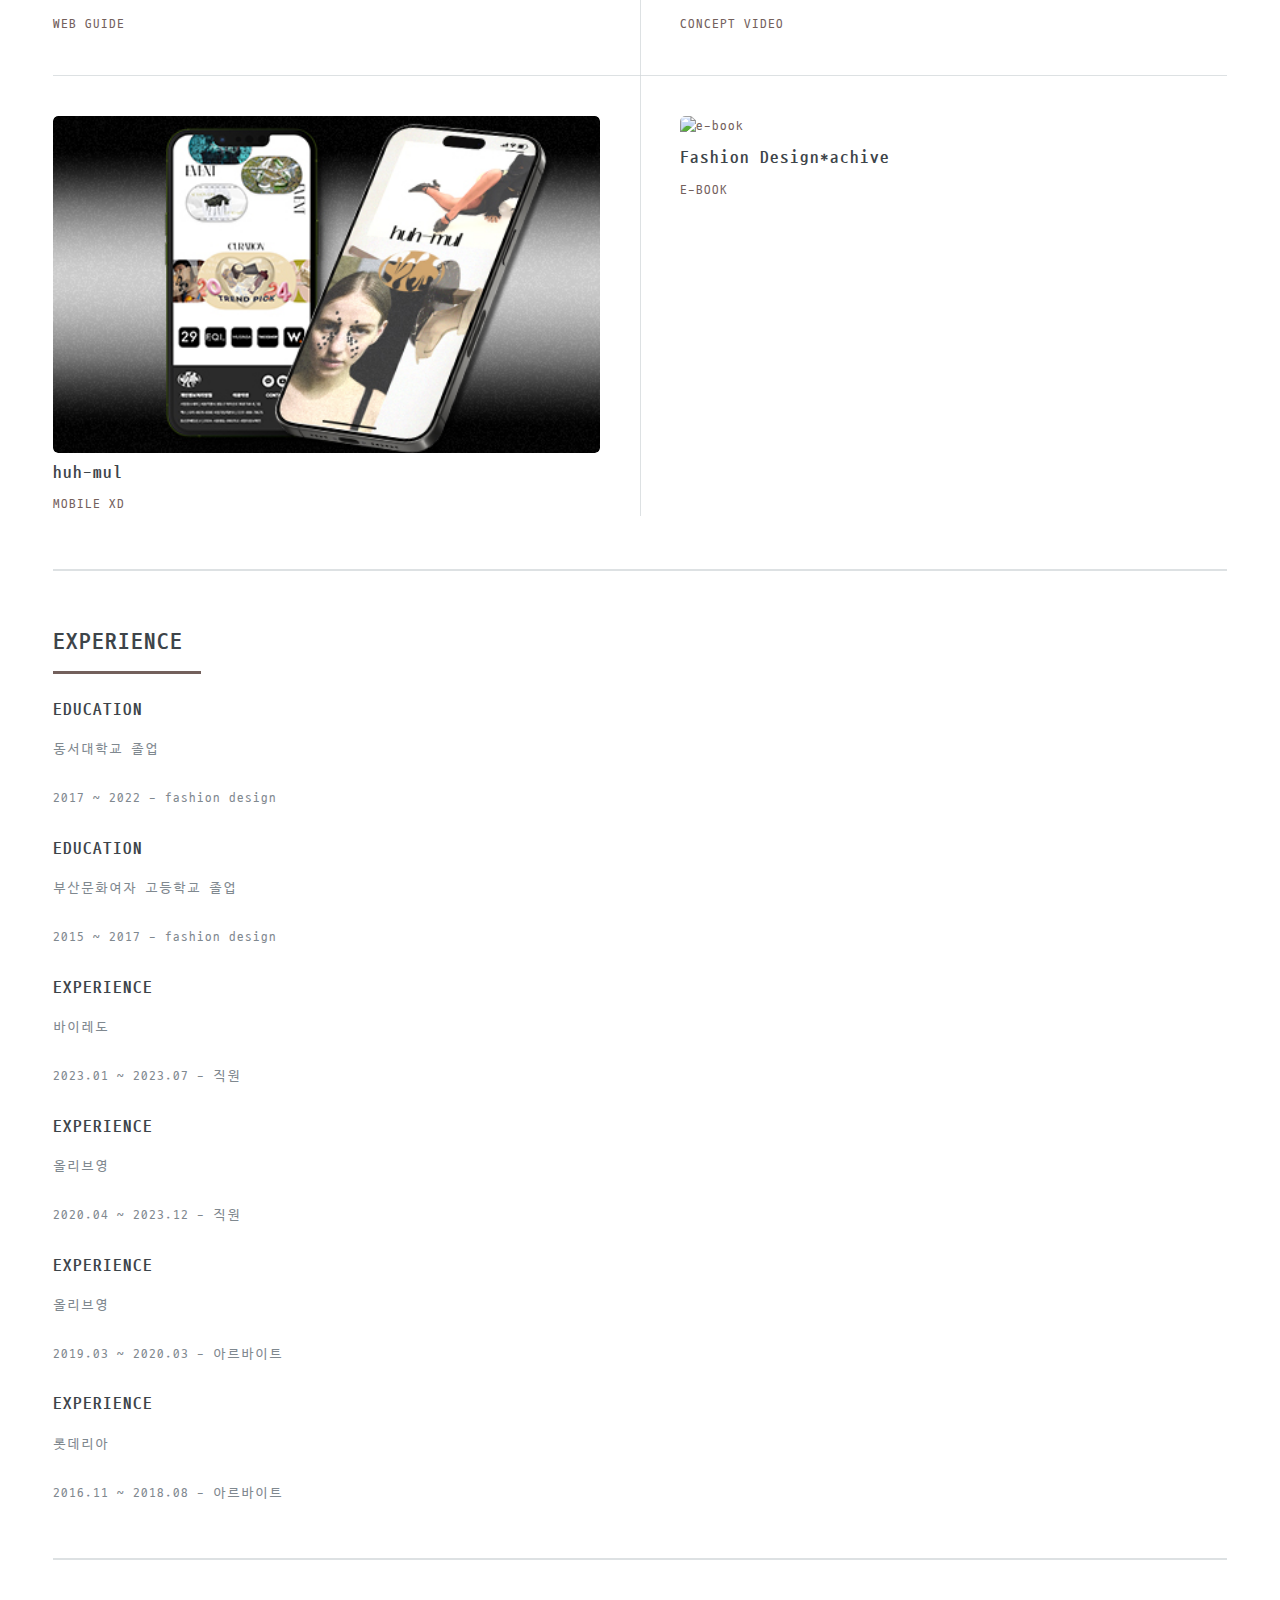
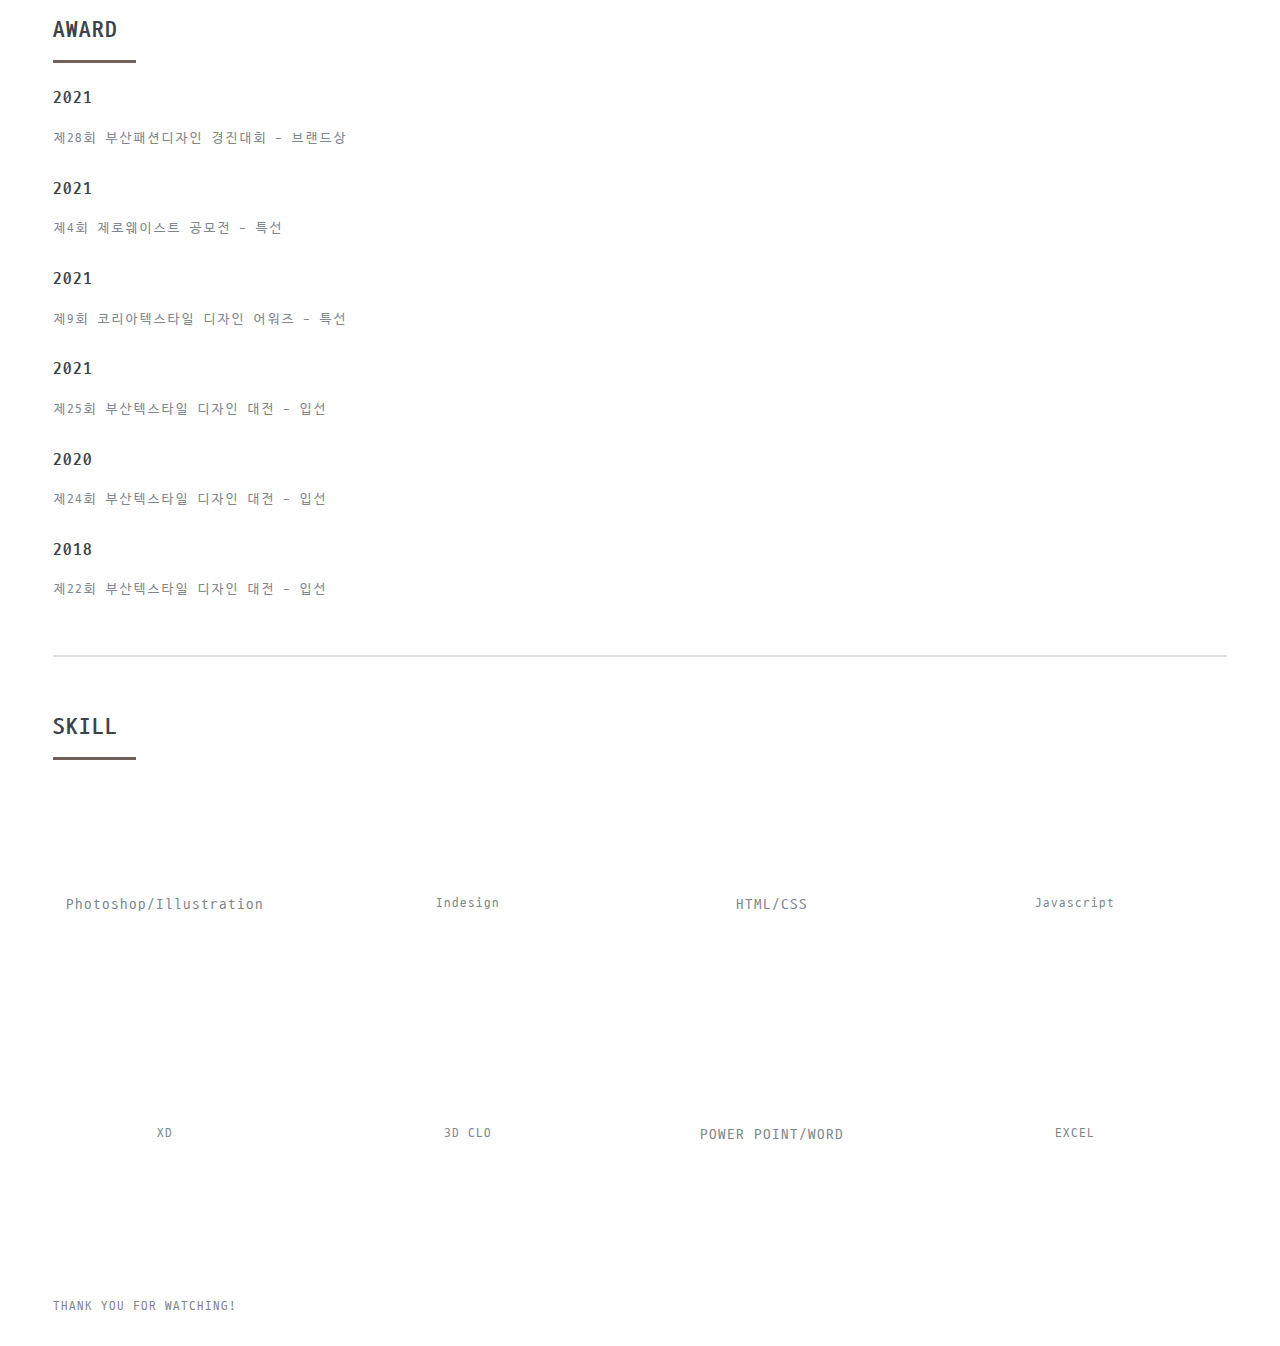
==== commit 5f90ace1: "Add files via upload" ====
--- a/index.html
+++ b/index.html
@@ -6,8 +6,9 @@
 	<title>HEE JI KIM*portfolio</title>
 	<meta charset="utf-8" />
 	<meta name="viewport" content="width=device-width, initial-scale=1, user-scalable=no" />
-	<!--프리텐다드-->
+	<!--폰트-->
 	<link rel="stylesheet" href="./webfonts/pretendard.css">
+	<link rel="stylesheet" href="./font/coding/stylesheet.css">
 	<!--파비콘-->
 	<link rel="shortcut icon" href="./images/fort.ico" type="image/x-icon">
 	<link rel="stylesheet" href="./font/coding/stylesheet.css">
@@ -43,7 +44,7 @@
 						<p>내용넣을거</p>
 					</div>
 					<span class="image object">
-						<img src="images/pic10.jpg" alt="" />
+						<img src="./images/Artboard 1.jpg" alt="프로필" />
 					</span>
 				</section>
 				<!-- Section -->
@@ -54,7 +55,7 @@
 					<div class="posts">
 						<article>
 							<a href="https://heeji1206.github.io/huh-mul/" class="image" target="_blank">
-								<div class="img_box"><img src="images/pic01.jpg" alt="" /></div>
+								<div class="img_box"><img src="./images/SITE.jpg" alt="사이트" /></div>
 								<h3>huh-mul</h3>
 								<p>huh-mul SITE</p>
 							</a>
@@ -64,58 +65,38 @@
 						</article>
 						<article>
 							<a href="./BI_BX_WEB/huh-mul bibx/huh-mul bibx.html" class="image" target="_blank">
-								<div class="img_box"><img src="images/pic02.jpg" alt="" /></div>
-								<h3>huh-mul</h3>
-								<p>BIBX</p>
+								<div class="img_box"><img src="./images/BIBX.jpg" alt="BIBX" /></div>
+								<h3>huh-mul</h3>
+								<p>BIBX GUIDE</p>
 							</a>
 						</article>
 						<article>
 							<a href="./BI_BX_WEB/huh-mul web/huh-mul web.html" class="image" target="_blank">
-								<div class="img_box"><img src="images/pic03.jpg" alt="" /></div>
-								<h3>huh-mul</h3>
-								<p>WEB</p>
+								<div class="img_box"><img src="./images/WEB.jpg" alt="WEB" /></div>
+								<h3>huh-mul</h3>
+								<p>WEB GUIDE</p>
 							</a>
 						</article>
 						<article>
 							<a href="./video/huh-mul_video.html" class="image" target="_blank">
-								<div class="img_box"><img src="images/pic04.jpg" alt="" /></div>
-								<h3>huh-mul</h3>
-								<p>VIDEO</p>
-							</a>
-						</article>
-						<article>
-							<a href="#" class="image" target="_blank">
-								<div class="img_box"><img src="images/pic05.jpg" alt="" /></div>
+								<div class="img_box"><img src="./images/VIDEO.jpg" alt="VIDEO" /></div>
+								<h3>huh-mul</h3>
+								<p>CONCEPT VIDEO</p>
+							</a>
+						</article>
+						<article>
+							<a href="https://xd.adobe.com/view/c7c48475-1a07-44ea-8ece-5672c60e524f-9297/" class="image"
+								target="_blank">
+								<div class="img_box"><img src="./images/XD.jpg" alt="XD" /></div>
 								<h3>huh-mul</h3>
 								<p>MOBILE XD</p>
 							</a>
 						</article>
 						<article>
-							<a href="#" class="image" target="_blank">
-								<div class="img_box"><img src="images/pic06.jpg" alt="" /></div>
-								<h3>이북(도식화?)</h3>
+							<a href="./e-book/index.html" class="image" target="_blank">
+								<div class="img_box"><img src="./images/EBOOK.jpg" alt="e-book" /></div>
+								<h3>Fashion Design*achive</h3>
 								<p>E-BOOK</p>
-							</a>
-						</article>
-						<article>
-							<a href="#" class="image" target="_blank">
-								<div class="img_box"><img src="images/pic06.jpg" alt="" /></div>
-								<h3>Textile Award</h3>
-								<p>Textile Design</p>
-							</a>
-						</article>
-						<article>
-							<a href="#" class="image" target="_blank">
-								<div class="img_box"><img src="images/pic06.jpg" alt="" /></div>
-								<h3>Upcycling Contest</h3>
-								<p>Fashion Design</p>
-							</a>
-						</article>
-						<article>
-							<a href="#" class="image" target="_blank">
-								<div class="img_box"><img src="images/pic06.jpg" alt="" /></div>
-								<h3>Graduation Work</h3>
-								<p>Fashion Design</p>
 							</a>
 						</article>
 					</div>
@@ -130,40 +111,34 @@
 						<article>
 							<h3>EDUCATION</h3>
 							<p>동서대학교 졸업</p>
-							<p>2017~2022 - fashion design</p>
+							<p>2017 ~ 2022 - fashion design</p>
 						</article>
 
 						<article>
 							<h3>EDUCATION</h3>
 							<p>부산문화여자 고등학교 졸업</p>
-							<p> 2015~2017 - fashion design</p>
+							<p> 2015 ~ 2017 - fashion design</p>
 						</article>
 
 						<article>
 							<h3>EXPERIENCE</h3>
 							<p>바이레도</p>
-							<p>2023.01~2023.07 - 직원</p>
+							<p>2023.01 ~ 2023.07 - 직원</p>
 						</article>
 						<article>
 							<h3>EXPERIENCE</h3>
 							<p>올리브영</p>
-							<p>2020.04~2023.12 - 직원</p>
+							<p>2020.04 ~ 2023.12 - 직원</p>
 						</article>
 						<article>
 							<h3>EXPERIENCE</h3>
 							<p>올리브영</p>
-							<p>2019.03~2020.03 - 아르바이트</p>
-						</article>
-						<article>
-							<h3>EXPERIENCE</h3>
-							<p>롯데리아</p>
-							<p>2019.03~2019.03 - 아르바이트</p>
-						</article>
-						<article>
-							<h3>EXPERIENCE</h3>
-							<p>롯데리아</p>
-							<p>2016.11~2018.05 - 아르바이트</p>
-						</article>
+							<p>2019.03 ~ 2020.03 - 아르바이트</p>
+							<article>
+								<h3>EXPERIENCE</h3>
+								<p>롯데리아</p>
+								<p>2016.11 ~ 2018.08 - 아르바이트</p>
+							</article>
 					</div>
 				</section>
 
@@ -175,39 +150,33 @@
 					</header>
 					<div class="experience">
 						<article>
-							<h3>Fashion</h3>
-							<p>2021. 제28회 부산패션디자인 경진대회</p>
-							<p>브랜드상</p>
-						</article>
-
-						<article>
-							<h3>Fashion</h3>
-							<p>2021. 제4회 제로웨이스트 공모전</p>
-							<p>특선</p>
-						</article>
-
-						<article>
-							<h3>Textlie</h3>
-							<p>2021. 제9회 코리아텍스타일 디자인 어워즈</p>
-							<p>특선</p>
-						</article>
-
-						<article>
-							<h3>Textlie</h3>
-							<p>2021. 제25회 부산텍스타일 디자인 대전</p>
-							<p>입선</p>
-						</article>
-
-						<article>
-							<h3>Textlie</h3>
-							<p>2020. 제24회 부산텍스타일 디자인 대전</p>
-							<p>입선</p>
-						</article>
-
-						<article>
-							<h3>Textlie</h3>
-							<p>2018. 제22회 부산텍스타일 디자인 대전</p>
-							<p>입선</p>
+							<h3>2021</h3>
+							<p>제28회 부산패션디자인 경진대회 - 브랜드상</p>
+						</article>
+
+						<article>
+							<h3>2021</h3>
+							<p>제4회 제로웨이스트 공모전 - 특선</p>
+						</article>
+
+						<article>
+							<h3>2021</h3>
+							<p>제9회 코리아텍스타일 디자인 어워즈 - 특선</p>
+						</article>
+
+						<article>
+							<h3>2021</h3>
+							<p>제25회 부산텍스타일 디자인 대전 - 입선</p>
+						</article>
+
+						<article>
+							<h3>2020</h3>
+							<p>제24회 부산텍스타일 디자인 대전 - 입선</p>
+						</article>
+
+						<article>
+							<h3>2018</h3>
+							<p>제22회 부산텍스타일 디자인 대전 - 입선</p>
 						</article>
 					</div>
 				</section>
@@ -217,7 +186,7 @@
 				<!-- Section -->
 				<section id="skill">
 					<header class="major">
-						<h2>Skill </h2>
+						<h2>SKILL</h2>
 					</header>
 					<div class="features">
 						<div class="chart chart3" data-percent="90">
--- a/webfonts/pretendard.css
+++ b/webfonts/pretendard.css
@@ -0,0 +1,71 @@
+/*
+Copyright (c) 2021 Kil Hyung-jin, with Reserved Font Name Pretendard.
+https://github.com/orioncactus/pretendard
+
+This Font Software is licensed under the SIL Open Font License, Version 1.1.
+This license is copied below, and is also available with a FAQ at:
+http://scripts.sil.org/OFL
+*/
+
+@font-face {
+	font-family: 'Pretendard';
+	font-weight: 900;
+	font-display: swap;
+	src: local('Pretendard Black'), url('./woff2/Pretendard-Black.woff2') format('woff2'), url('./woff/Pretendard-Black.woff') format('woff');
+}
+
+@font-face {
+	font-family: 'Pretendard';
+	font-weight: 800;
+	font-display: swap;
+	src: local('Pretendard ExtraBold'), url('./woff2/Pretendard-ExtraBold.woff2') format('woff2'), url('./woff/Pretendard-ExtraBold.woff') format('woff');
+}
+
+@font-face {
+	font-family: 'Pretendard';
+	font-weight: 700;
+	font-display: swap;
+	src: local('Pretendard Bold'), url('./woff2/Pretendard-Bold.woff2') format('woff2'), url('./woff/Pretendard-Bold.woff') format('woff');
+}
+
+@font-face {
+	font-family: 'Pretendard';
+	font-weight: 600;
+	font-display: swap;
+	src: local('Pretendard SemiBold'), url('./woff2/Pretendard-SemiBold.woff2') format('woff2'), url('./woff/Pretendard-SemiBold.woff') format('woff');
+}
+
+@font-face {
+	font-family: 'Pretendard';
+	font-weight: 500;
+	font-display: swap;
+	src: local('Pretendard Medium'), url('./woff2/Pretendard-Medium.woff2') format('woff2'), url('./woff/Pretendard-Medium.woff') format('woff');
+}
+
+@font-face {
+	font-family: 'Pretendard';
+	font-weight: 400;
+	font-display: swap;
+	src: local('Pretendard Regular'), url('./woff2/Pretendard-Regular.woff2') format('woff2'), url('./woff/Pretendard-Regular.woff') format('woff');
+}
+
+@font-face {
+	font-family: 'Pretendard';
+	font-weight: 300;
+	font-display: swap;
+	src: local('Pretendard Light'), url('./woff2/Pretendard-Light.woff2') format('woff2'), url('./woff/Pretendard-Light.woff') format('woff');
+}
+
+@font-face {
+	font-family: 'Pretendard';
+	font-weight: 200;
+	font-display: swap;
+	src: local('Pretendard ExtraLight'), url('./woff2/Pretendard-ExtraLight.woff2') format('woff2'), url('./woff/Pretendard-ExtraLight.woff') format('woff');
+}
+
+@font-face {
+	font-family: 'Pretendard';
+	font-weight: 100;
+	font-display: swap;
+	src: local('Pretendard Thin'), url('./woff2/Pretendard-Thin.woff2') format('woff2'), url('./woff/Pretendard-Thin.woff') format('woff');
+}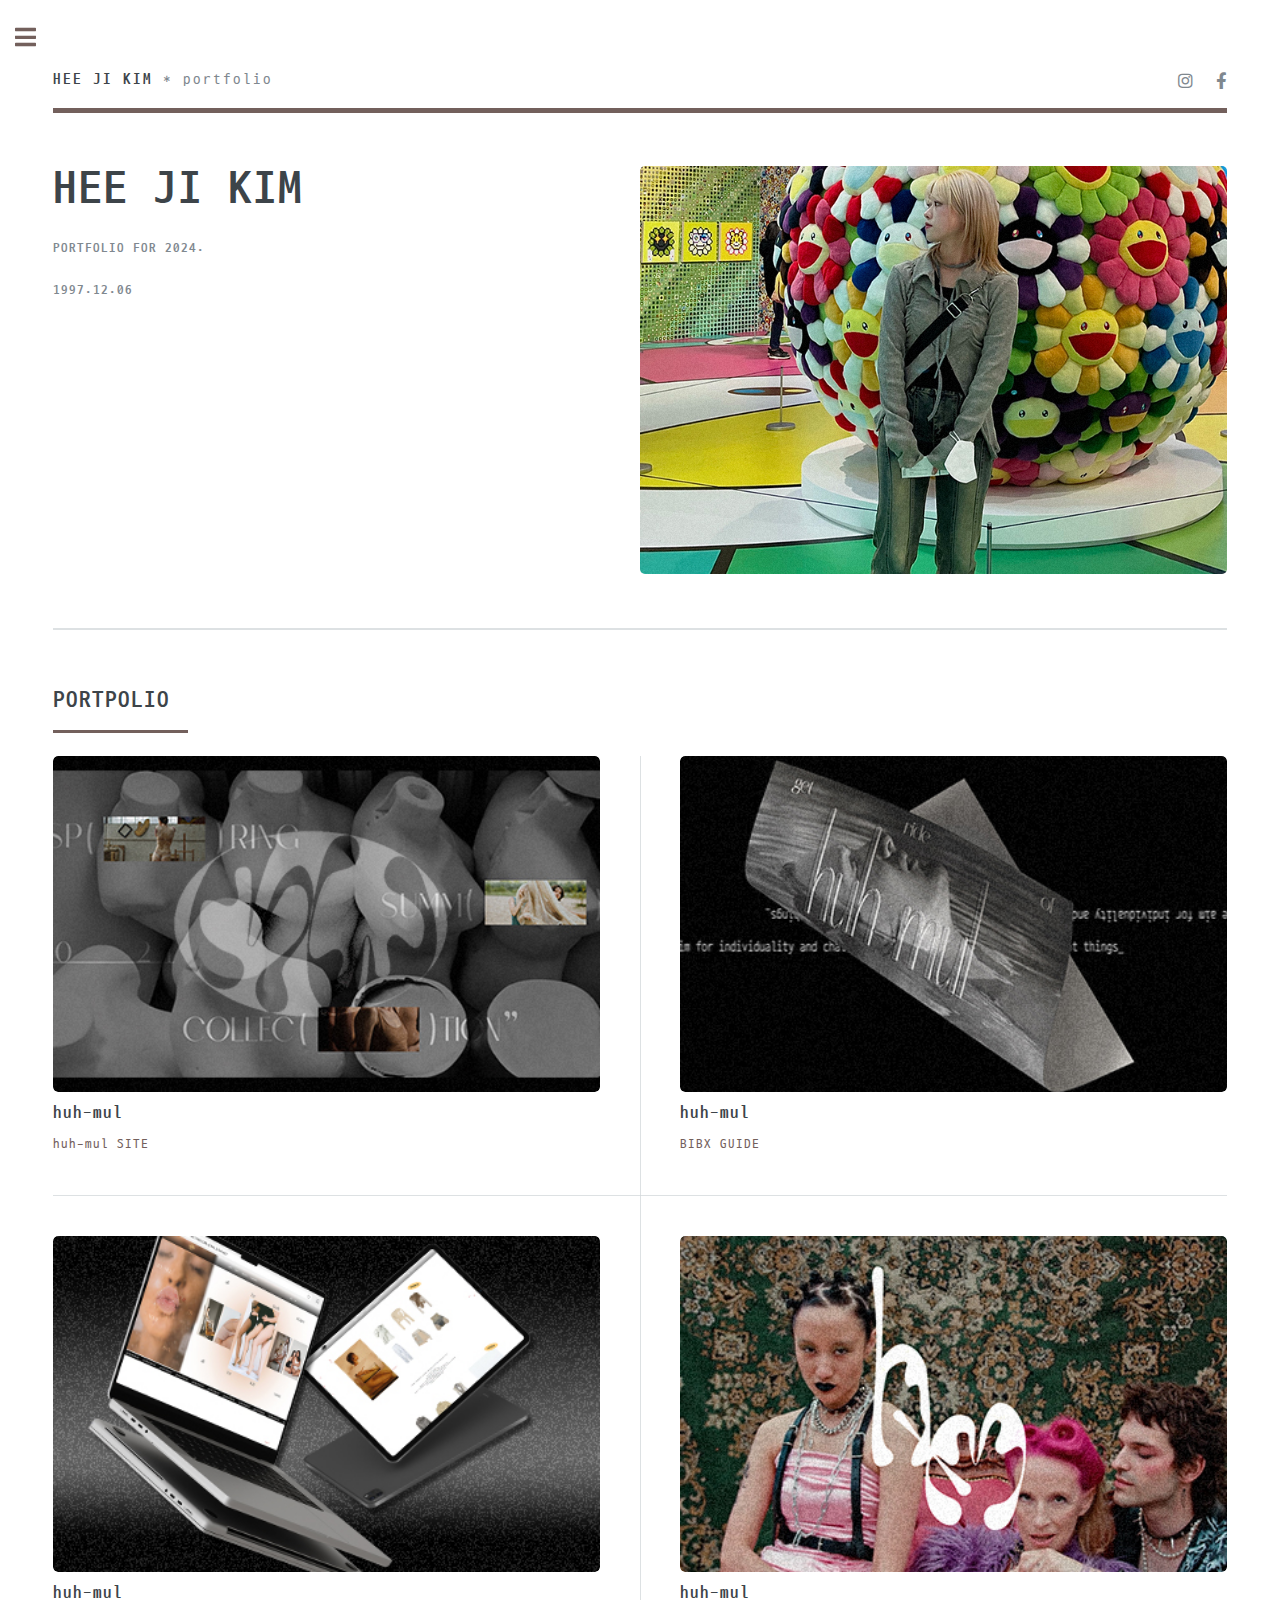
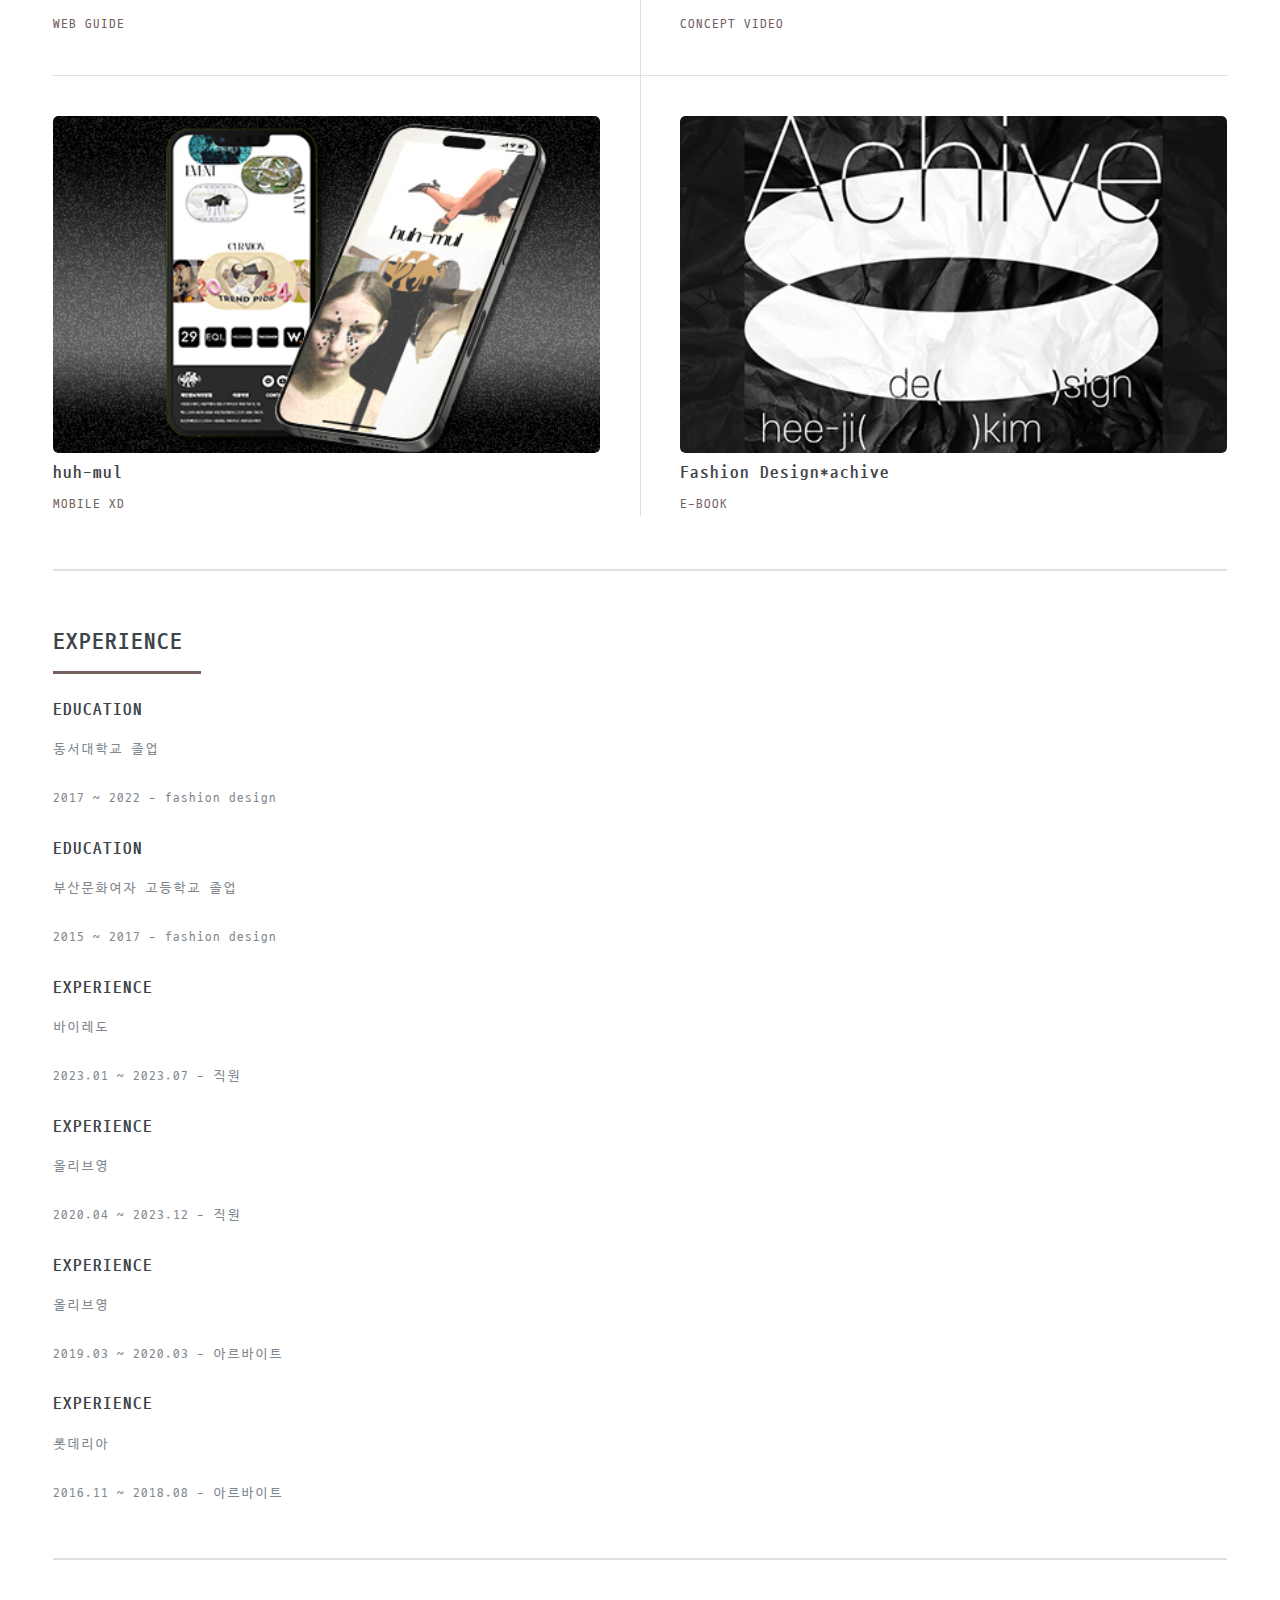
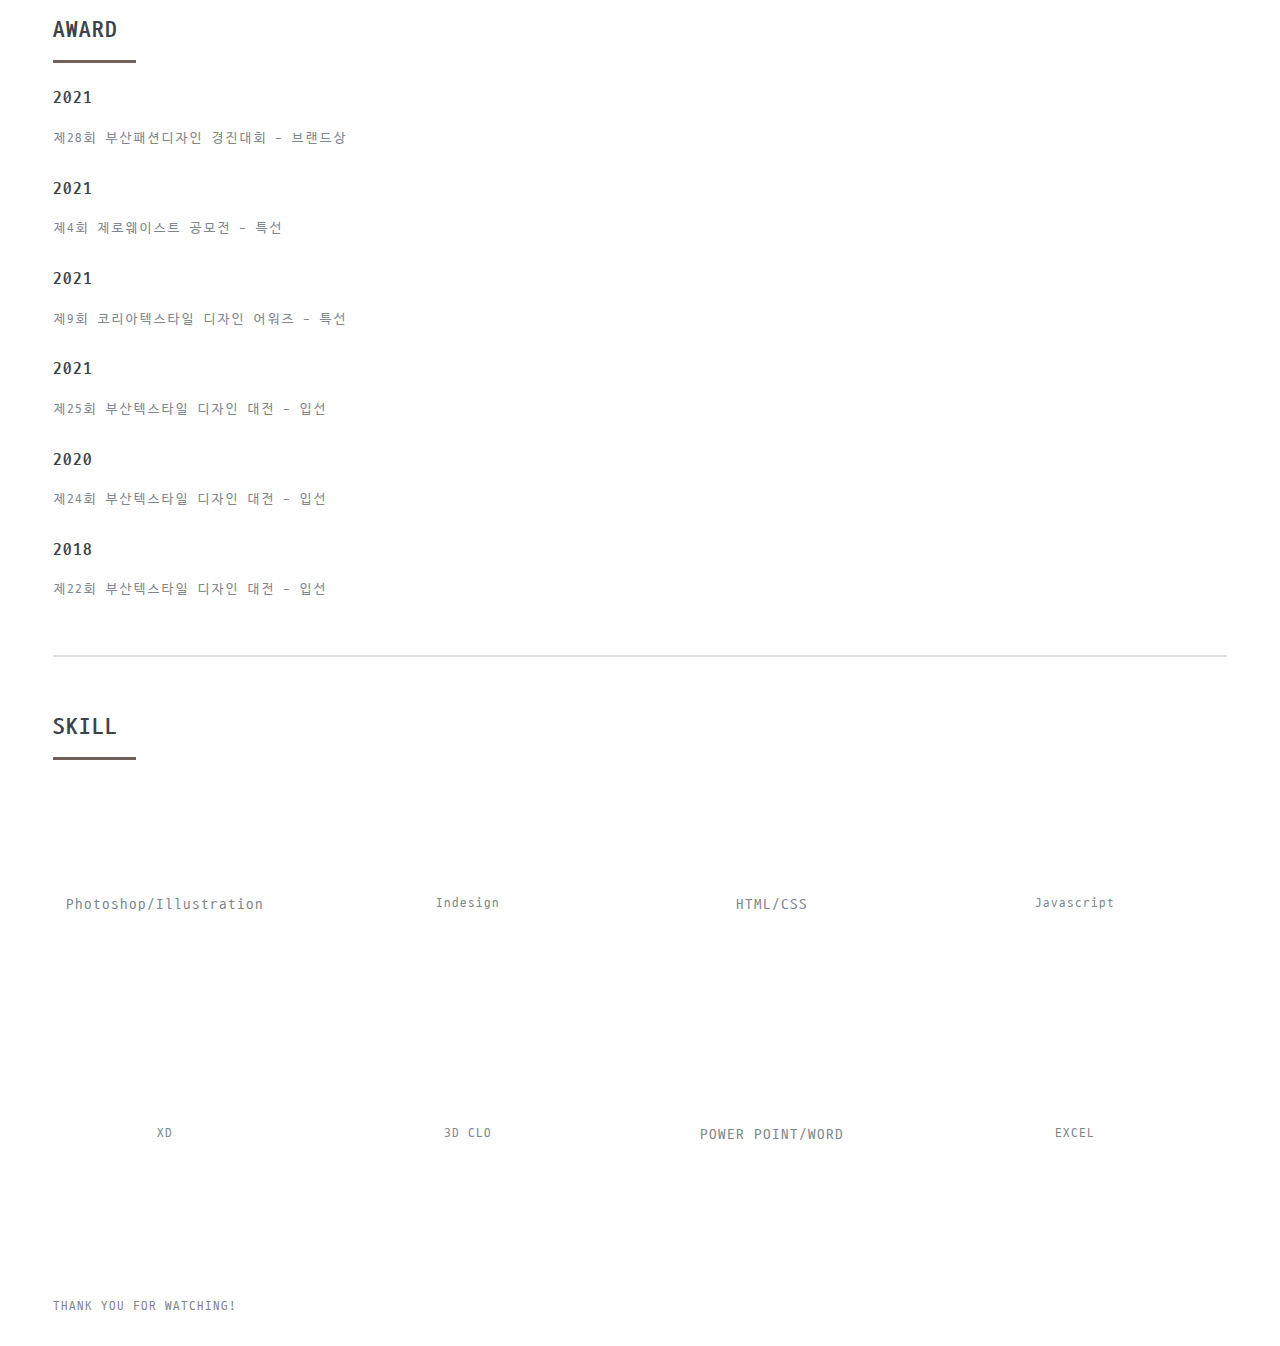
==== commit 4b1c2d01: "Add files via upload" ====
--- a/index.html
+++ b/index.html
@@ -40,8 +40,8 @@
 						<header>
 							<h1><strong>HEE JI KIM</strong></h1>
 							<p>Portfolio For 2024.</p>
+							<p>1997.12.06</p>
 						</header>
-						<p>내용넣을거</p>
 					</div>
 					<span class="image object">
 						<img src="./images/Artboard 1.jpg" alt="프로필" />
